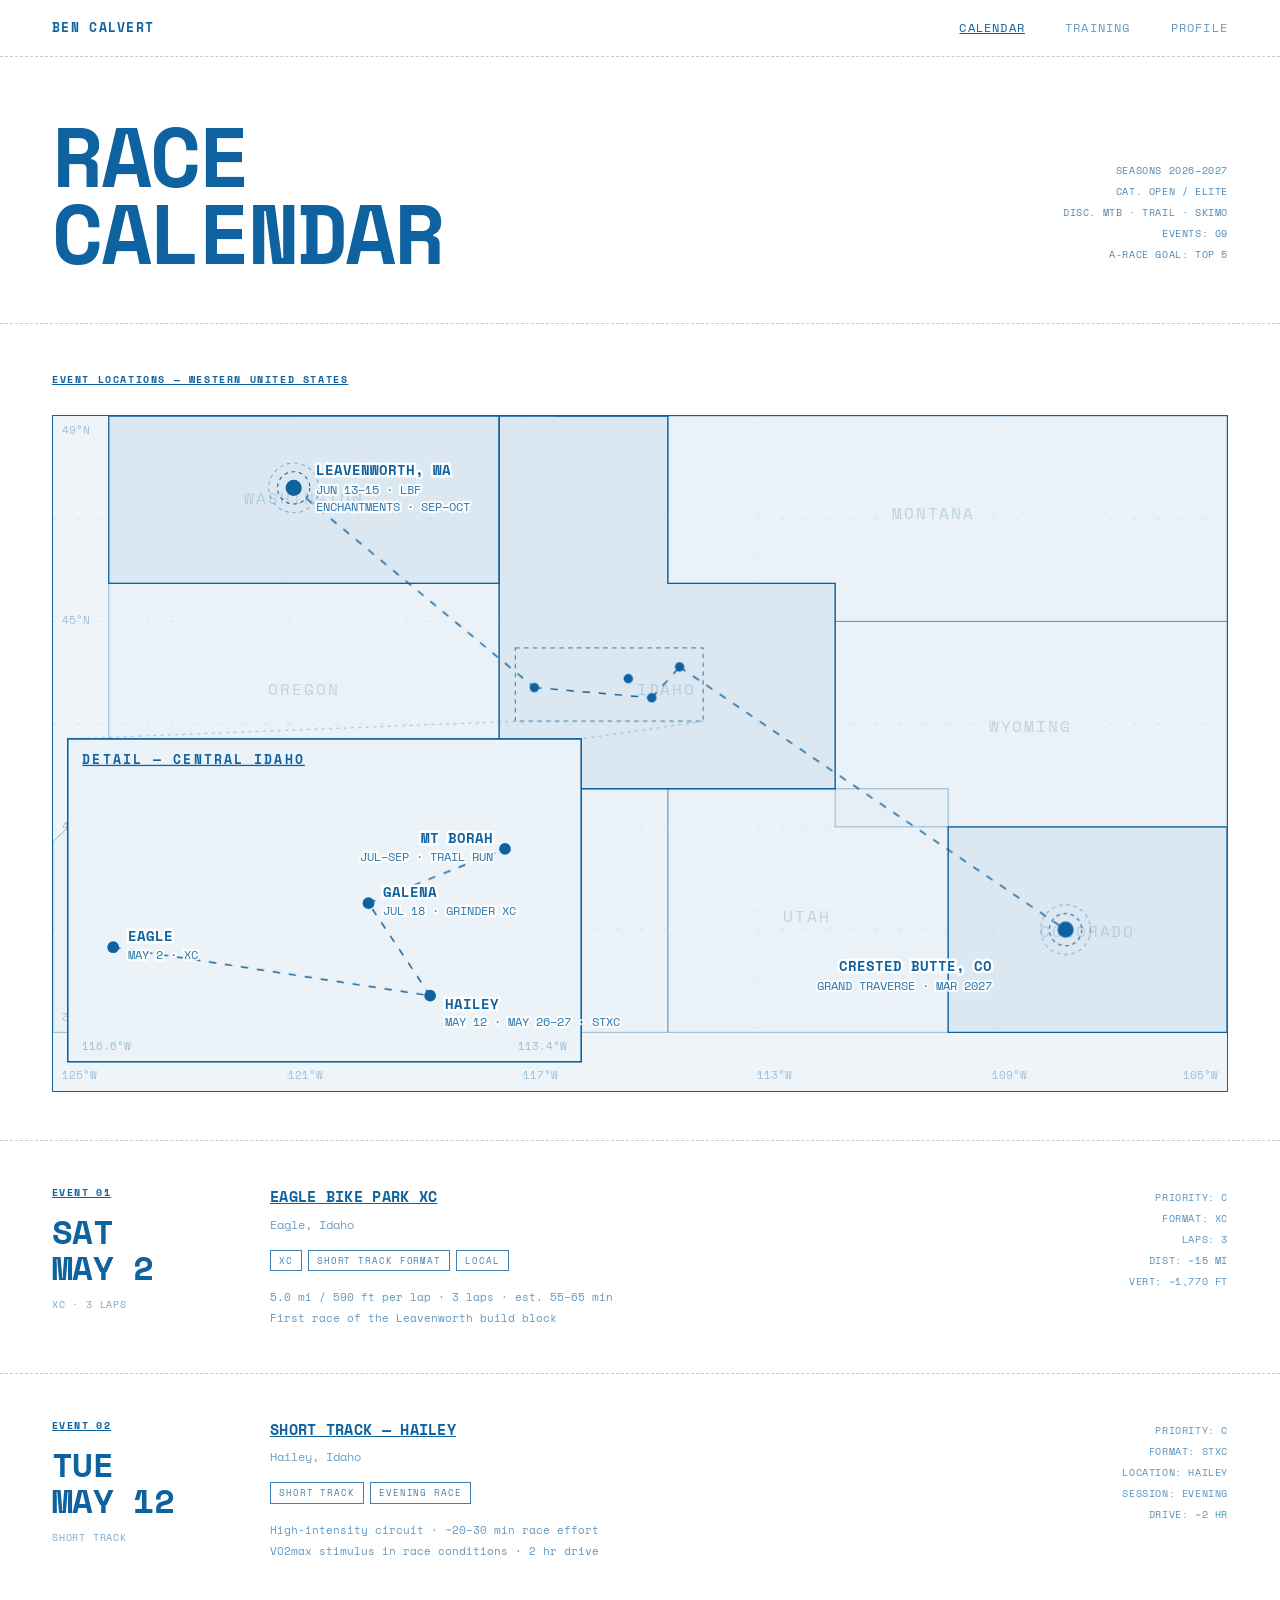
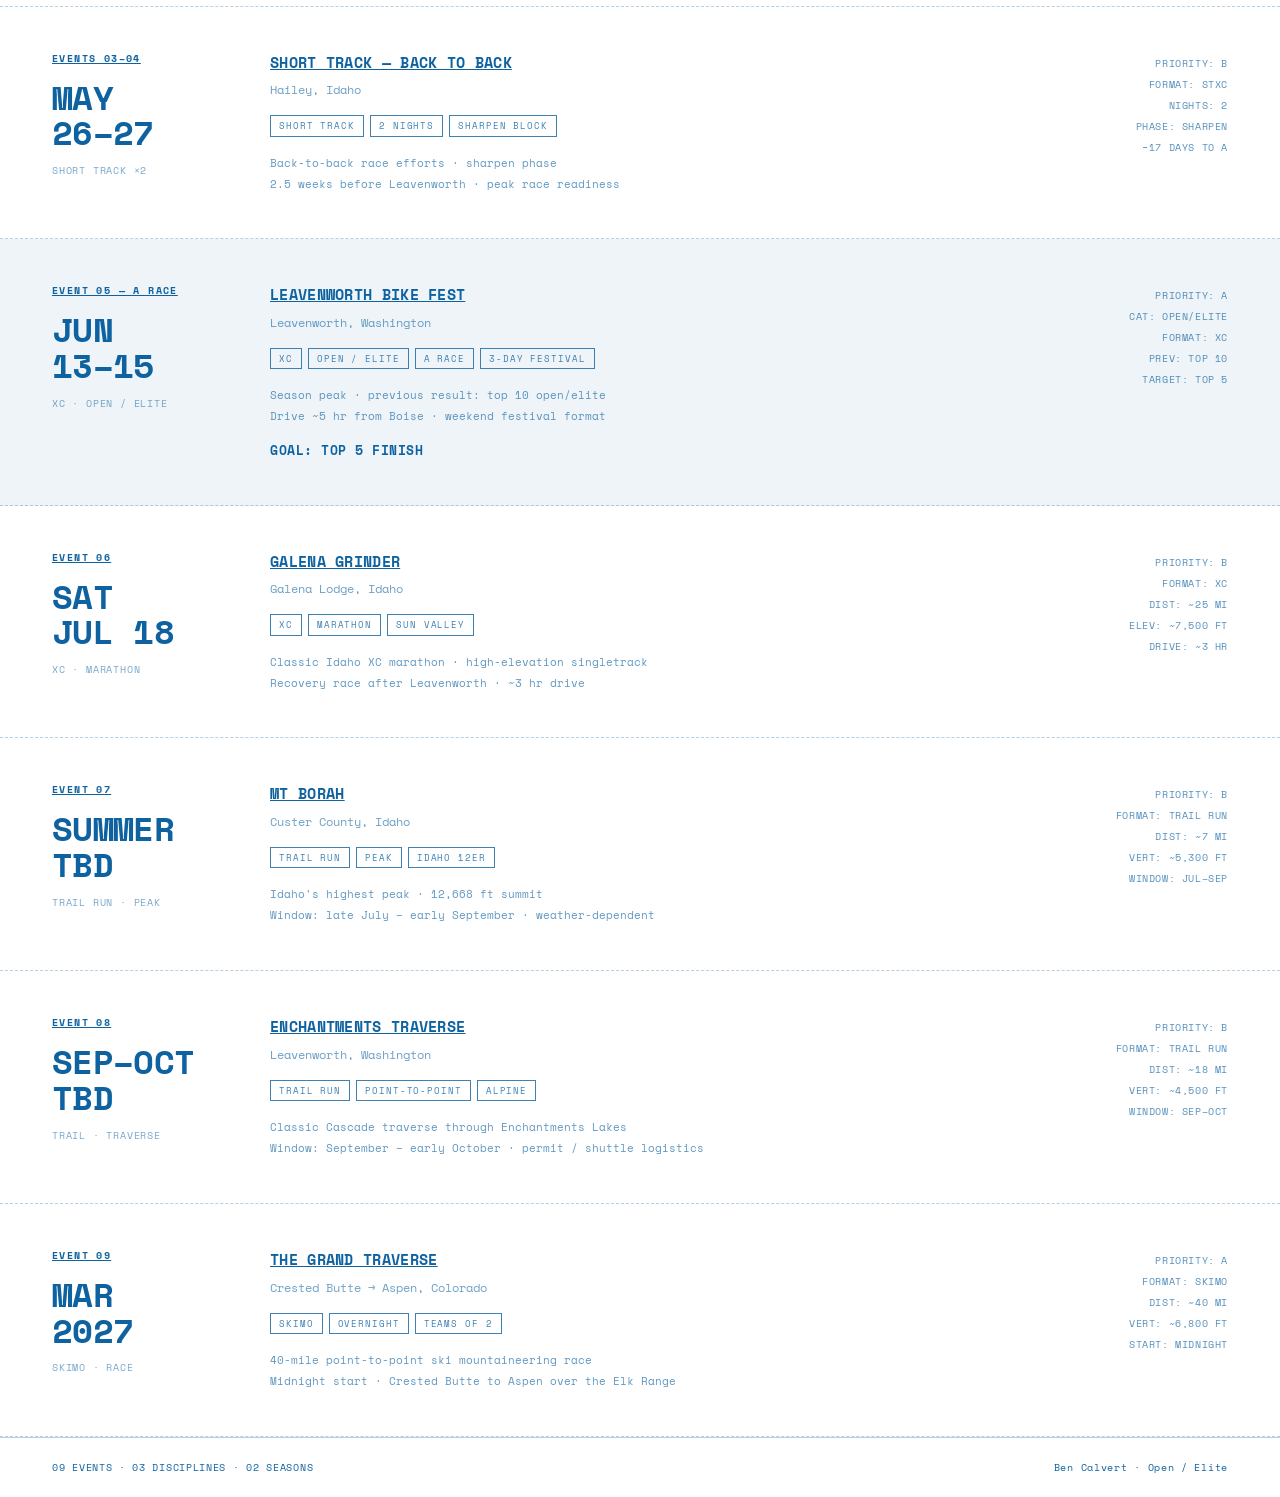
==== index.html @ 0b00e7a3 "Fix Idaho state label position on map Co-Authored-By: Claude Sonnet 4.6 <noreply@anthropic.com>" ====
<!DOCTYPE html>
<html lang="en">
<head>
<meta charset="UTF-8">
<meta name="viewport" content="width=device-width, initial-scale=1.0">
<meta name="description" content="Ben Calvert's race calendar — MTB, trail running, and skimo events across the 2026–2027 seasons.">
<title>Ben Calvert — Race Calendar</title>
<link href="https://fonts.googleapis.com/css2?family=Space+Mono:ital,wght@0,400;0,700;1,400&display=swap" rel="stylesheet">
<link rel="stylesheet" href="style.css">
<style>
/* Calendar-specific overrides */
.hero{grid-template-columns:1fr 190px}

@keyframes lineDraw{
  from{opacity:0}to{opacity:1}
}

/* MAP */
.map-sec{
  padding:48px 52px;
  border-bottom:1px dashed var(--dash);
  animation:fadeUp 0.5s 0.2s ease both;
}
.map-frame{
  border:1px solid var(--ink);
  background:var(--ink-pale);
  overflow:hidden;
  position:relative;
}
.map-frame svg{display:block;width:100%}

/* SVG elements */
.state{fill:rgba(15,98,160,0.015);stroke:var(--ink);stroke-width:0.6;stroke-opacity:0.45}
.state-active{fill:rgba(15,98,160,0.08);stroke:var(--ink);stroke-width:0.9;stroke-opacity:1}
.route{
  fill:none;stroke:var(--ink);stroke-width:1;
  stroke-dasharray:5 6;
  animation:lineDraw 0.8s ease both;
}
.route-1{animation-delay:0.6s}
.route-2{animation-delay:1.1s}
.mdot{fill:var(--ink)}
.mring{fill:none;stroke:var(--ink);stroke-width:0.7;stroke-dasharray:2.5 2.5}
.mlbl{
  fill:var(--ink);
  font-family:'Space Mono','Courier New',monospace;
  font-size:9.5px;font-weight:700;
  paint-order:stroke fill;
  stroke:var(--bg);stroke-width:3.5;stroke-linejoin:round;
}
.mlbl-sub{
  fill:var(--ink);
  font-family:'Space Mono','Courier New',monospace;
  font-size:8.5px;opacity:0.85;
  paint-order:stroke fill;
  stroke:var(--bg);stroke-width:3;stroke-linejoin:round;
}
.mlbl-state{
  fill:var(--ink);
  font-family:'Space Mono','Courier New',monospace;
  font-size:11px;letter-spacing:0.12em;opacity:0.2;
}
.grid-ln{stroke:var(--ink);stroke-width:0.3;stroke-dasharray:2 14;opacity:0.25}
.coord-lbl{
  fill:var(--ink);
  font-family:'Space Mono','Courier New',monospace;
  font-size:7.5px;opacity:0.35;
}

/* RACE LIST */
.race-list{animation:fadeUp 0.5s 0.3s ease both}
.race-item{
  padding:44px 52px;
  border-bottom:1px dashed var(--dash);
  display:grid;
  grid-template-columns:170px 1fr 148px;
  gap:48px;align-items:start;
  transition:background 0.2s;
}
.race-item:hover{background:var(--ink-pale)}
.race-item.a-race{background:var(--ink-pale)}
.race-item.a-race:hover{background:var(--ink-mid)}
.ri-num{
  display:block;font-size:10px;font-weight:700;
  letter-spacing:0.14em;text-transform:uppercase;
  text-decoration:underline;margin-bottom:14px;
}
.ri-date{
  font-size:clamp(26px,3vw,34px);font-weight:700;
  text-transform:uppercase;line-height:1.05;letter-spacing:-0.02em;
}
.ri-type{font-size:10px;letter-spacing:0.08em;text-transform:uppercase;margin-top:12px;opacity:0.55}
.ri-name{
  font-size:15px;font-weight:700;
  text-transform:uppercase;text-decoration:underline;
  letter-spacing:0.02em;margin-bottom:8px;
}
.ri-loc{font-size:12px;margin-bottom:16px;opacity:0.6}
.ri-tags{display:flex;flex-wrap:wrap;gap:6px;margin-bottom:16px}
.ri-desc{font-size:11px;line-height:1.9;opacity:0.65}
.ri-goal{
  margin-top:14px;font-size:13px;font-weight:700;
  text-transform:uppercase;letter-spacing:0.04em;
  animation:blink 2.5s ease-in-out infinite;
}
.ri-right{font-size:10px;line-height:2.1;letter-spacing:0.06em;text-align:right;opacity:0.7;padding-top:2px}

@media(max-width:680px){
  .map-sec{padding-left:20px;padding-right:20px}
  .race-item{padding-left:20px;padding-right:20px;grid-template-columns:1fr}
  .ri-right{text-align:left}
}
</style>
</head>
<body>

<nav>
  <div class="n-brand">Ben Calvert</div>
  <div class="n-links">
    <a href="./" class="active">Calendar</a>
    <a href="training.html">Training</a>
    <a href="profile.html">Profile</a>
  </div>
</nav>

<main>

<div class="hero">
  <h1>Race<br>Calendar</h1>
  <div class="hero-meta">
    SEASONS 2026–2027<br>
    CAT. OPEN / ELITE<br>
    DISC. MTB · TRAIL · SKIMO<br>
    EVENTS: 09<br>
    A-RACE GOAL: TOP 5
  </div>
</div>

<div class="map-sec">
  <h2 class="s-label">Event Locations — Western United States</h2>
  <div class="map-frame">
    <svg viewBox="0 0 800 460" xmlns="http://www.w3.org/2000/svg"
         role="img" aria-labelledby="map-title">
      <title id="map-title">Event locations across the western United States, from Washington to Colorado</title>

      <!-- Blueprint grid (every 2°) -->
      <line class="grid-ln" x1="0" y1="70" x2="800" y2="70"/>
      <line class="grid-ln" x1="0" y1="140" x2="800" y2="140"/>
      <line class="grid-ln" x1="0" y1="210" x2="800" y2="210"/>
      <line class="grid-ln" x1="0" y1="280" x2="800" y2="280"/>
      <line class="grid-ln" x1="0" y1="350" x2="800" y2="350"/>
      <line class="grid-ln" x1="160" y1="0" x2="160" y2="460"/>
      <line class="grid-ln" x1="320" y1="0" x2="320" y2="460"/>
      <line class="grid-ln" x1="480" y1="0" x2="480" y2="460"/>
      <line class="grid-ln" x1="640" y1="0" x2="640" y2="460"/>

      <!-- Lat/lon labels (lon: 125°W→0, 104°W→800; lat: 49°N→0, 37°N→420) -->
      <text class="coord-lbl" x="6" y="12">49°N</text>
      <text class="coord-lbl" x="6" y="142">45°N</text>
      <text class="coord-lbl" x="6" y="282">41°N</text>
      <text class="coord-lbl" x="6" y="412">37°N</text>
      <text class="coord-lbl" x="6" y="452">125°W</text>
      <text class="coord-lbl" x="160" y="452">121°W</text>
      <text class="coord-lbl" x="320" y="452">117°W</text>
      <text class="coord-lbl" x="480" y="452">113°W</text>
      <text class="coord-lbl" x="640" y="452">109°W</text>
      <text class="coord-lbl" x="770" y="452">105°W</text>

      <!-- Washington -->
      <path class="state state-active" d="M 38,0 L 304,0 L 304,114 L 38,114 Z"/>
      <!-- Oregon -->
      <path class="state" d="M 38,114 L 304,114 L 304,254 L 38,254 Z"/>
      <!-- California -->
      <path class="state" d="M 38,254 L 190,254 L 190,420 L 0,420 L 0,290 Z"/>
      <!-- Nevada -->
      <path class="state" d="M 190,254 L 419,254 L 419,420 L 190,420 Z"/>
      <!-- Idaho -->
      <path class="state state-active" d="M 304,0 L 419,0 L 419,114 L 533,114 L 533,254 L 304,254 L 304,114 Z"/>
      <!-- Montana -->
      <path class="state" d="M 343,0 L 800,0 L 800,140 L 533,140 L 533,114 L 419,114 L 419,0 Z"/>
      <!-- Wyoming -->
      <path class="state" d="M 533,140 L 800,140 L 800,280 L 533,280 L 533,140 Z"/>
      <!-- Utah -->
      <path class="state" d="M 419,254 L 610,254 L 610,420 L 419,420 Z"/>
      <!-- Colorado -->
      <path class="state state-active" d="M 610,280 L 800,280 L 800,420 L 610,420 Z"/>

      <!-- State labels -->
      <text class="mlbl-state" x="171" y="60" text-anchor="middle">WASHINGTON</text>
      <text class="mlbl-state" x="171" y="190" text-anchor="middle">OREGON</text>
      <text class="mlbl-state" x="100" y="345" text-anchor="middle">CALIFORNIA</text>
      <text class="mlbl-state" x="304" y="345" text-anchor="middle">NEVADA</text>
      <text class="mlbl-state" x="418" y="190" text-anchor="middle">IDAHO</text>
      <text class="mlbl-state" x="600" y="70" text-anchor="middle">MONTANA</text>
      <text class="mlbl-state" x="666" y="215" text-anchor="middle">WYOMING</text>
      <text class="mlbl-state" x="514" y="345" text-anchor="middle">UTAH</text>
      <text class="mlbl-state" x="705" y="355" text-anchor="middle">COLORADO</text>

      <!-- Route lines -->
      <line class="route route-1" x1="164" y1="49" x2="328" y2="185"/>
      <line class="route route-1" x1="328" y1="185" x2="408" y2="192"/>
      <line class="route route-2" x1="408" y1="192" x2="427" y2="171"/>
      <line class="route route-2" x1="427" y1="171" x2="690" y2="350"/>

      <!-- Leavenworth, WA -->
      <circle class="mdot" cx="164" cy="49" r="5.5"/>
      <circle class="mring" cx="164" cy="49" r="11"/>
      <circle class="mring" cx="164" cy="49" r="17" opacity="0.45"/>
      <text class="mlbl" x="179" y="40">LEAVENWORTH, WA</text>
      <text class="mlbl-sub" x="179" y="53">JUN 13–15 · LBF</text>
      <text class="mlbl-sub" x="179" y="65">ENCHANTMENTS · SEP–OCT</text>

      <!-- Central Idaho cluster — dots only; labels in detail inset -->
      <circle class="mdot" cx="328" cy="185" r="3.2"/>
      <circle class="mdot" cx="392" cy="179" r="3.2"/>
      <circle class="mdot" cx="408" cy="192" r="3.2"/>
      <circle class="mdot" cx="427" cy="171" r="3.2"/>

      <!-- Detail extent indicator -->
      <rect x="315" y="158" width="128" height="50" fill="none"
            stroke="var(--ink)" stroke-width="0.7" stroke-dasharray="3 3" opacity="0.85"/>

      <!-- Connector lines to inset -->
      <line x1="315" y1="208" x2="10" y2="220" stroke="var(--ink)" stroke-width="0.5"
            stroke-dasharray="2 3" opacity="0.5"/>
      <line x1="443" y1="208" x2="360" y2="220" stroke="var(--ink)" stroke-width="0.5"
            stroke-dasharray="2 3" opacity="0.5"/>

      <!-- INSET: Central Idaho detail -->
      <g>
        <rect x="10" y="220" width="350" height="220" fill="var(--bg)"
              stroke="var(--ink)" stroke-width="0.9"/>
        <rect x="10" y="220" width="350" height="220" class="state state-active" stroke="none"/>

        <text x="20" y="237" font-family="'Space Mono','Courier New',monospace"
              font-size="9" font-weight="700" letter-spacing="0.16em"
              fill="var(--ink)" style="text-decoration:underline">DETAIL — CENTRAL IDAHO</text>

        <text class="coord-lbl" x="20" y="432">116.6°W</text>
        <text class="coord-lbl" x="350" y="432" text-anchor="end">113.4°W</text>

        <line class="route" x1="41" y1="362" x2="257" y2="395" style="animation-delay:1.4s"/>
        <line class="route" x1="257" y1="395" x2="215" y2="332" style="animation-delay:1.5s"/>
        <line class="route" x1="215" y1="332" x2="308" y2="295" style="animation-delay:1.6s"/>

        <circle class="mdot" cx="41" cy="362" r="4"/>
        <text class="mlbl" x="51" y="358">EAGLE</text>
        <text class="mlbl-sub" x="51" y="370">MAY 2 · XC</text>

        <circle class="mdot" cx="215" cy="332" r="4"/>
        <text class="mlbl" x="225" y="328">GALENA</text>
        <text class="mlbl-sub" x="225" y="340">JUL 18 · GRINDER XC</text>

        <circle class="mdot" cx="257" cy="395" r="4"/>
        <text class="mlbl" x="267" y="404">HAILEY</text>
        <text class="mlbl-sub" x="267" y="416">MAY 12 · MAY 26–27 · STXC</text>

        <circle class="mdot" cx="308" cy="295" r="4"/>
        <text class="mlbl" x="300" y="291" text-anchor="end">MT BORAH</text>
        <text class="mlbl-sub" x="300" y="303" text-anchor="end">JUL–SEP · TRAIL RUN</text>
      </g>

      <!-- Crested Butte, CO -->
      <circle class="mdot" cx="690" cy="350" r="5.5"/>
      <circle class="mring" cx="690" cy="350" r="11"/>
      <circle class="mring" cx="690" cy="350" r="17" opacity="0.45"/>
      <text class="mlbl" x="640" y="378" text-anchor="end">CRESTED BUTTE, CO</text>
      <text class="mlbl-sub" x="640" y="391" text-anchor="end">GRAND TRAVERSE · MAR 2027</text>

    </svg>
  </div>
</div>

<div class="race-list">

  <article class="race-item">
    <div class="ri-left">
      <span class="ri-num">Event 01</span>
      <div class="ri-date">SAT<br>MAY 2</div>
      <div class="ri-type">XC · 3 Laps</div>
    </div>
    <div class="ri-center">
      <div class="ri-name">Eagle Bike Park XC</div>
      <div class="ri-loc">Eagle, Idaho</div>
      <div class="ri-tags">
        <span class="tag">XC</span>
        <span class="tag">Short Track Format</span>
        <span class="tag">Local</span>
      </div>
      <div class="ri-desc">5.0 mi / 590 ft per lap · 3 laps · est. 55–65 min<br>First race of the Leavenworth build block</div>
    </div>
    <div class="ri-right">
      PRIORITY: C<br>
      FORMAT: XC<br>
      LAPS: 3<br>
      DIST: ~15 MI<br>
      VERT: ~1,770 FT
    </div>
  </article>

  <article class="race-item">
    <div class="ri-left">
      <span class="ri-num">Event 02</span>
      <div class="ri-date">TUE<br>MAY 12</div>
      <div class="ri-type">Short Track</div>
    </div>
    <div class="ri-center">
      <div class="ri-name">Short Track — Hailey</div>
      <div class="ri-loc">Hailey, Idaho</div>
      <div class="ri-tags">
        <span class="tag">Short Track</span>
        <span class="tag">Evening Race</span>
      </div>
      <div class="ri-desc">High-intensity circuit · ~20–30 min race effort<br>VO2max stimulus in race conditions · 2 hr drive</div>
    </div>
    <div class="ri-right">
      PRIORITY: C<br>
      FORMAT: STXC<br>
      LOCATION: HAILEY<br>
      SESSION: EVENING<br>
      DRIVE: ~2 HR
    </div>
  </article>

  <article class="race-item">
    <div class="ri-left">
      <span class="ri-num">Events 03–04</span>
      <div class="ri-date">MAY<br>26–27</div>
      <div class="ri-type">Short Track ×2</div>
    </div>
    <div class="ri-center">
      <div class="ri-name">Short Track — Back to Back</div>
      <div class="ri-loc">Hailey, Idaho</div>
      <div class="ri-tags">
        <span class="tag">Short Track</span>
        <span class="tag">2 Nights</span>
        <span class="tag">Sharpen Block</span>
      </div>
      <div class="ri-desc">Back-to-back race efforts · sharpen phase<br>2.5 weeks before Leavenworth · peak race readiness</div>
    </div>
    <div class="ri-right">
      PRIORITY: B<br>
      FORMAT: STXC<br>
      NIGHTS: 2<br>
      PHASE: SHARPEN<br>
      −17 DAYS TO A
    </div>
  </article>

  <article class="race-item a-race">
    <div class="ri-left">
      <span class="ri-num">Event 05 — A Race</span>
      <div class="ri-date">JUN<br>13–15</div>
      <div class="ri-type">XC · Open / Elite</div>
    </div>
    <div class="ri-center">
      <div class="ri-name">Leavenworth Bike Fest</div>
      <div class="ri-loc">Leavenworth, Washington</div>
      <div class="ri-tags">
        <span class="tag">XC</span>
        <span class="tag">Open / Elite</span>
        <span class="tag">A Race</span>
        <span class="tag">3-Day Festival</span>
      </div>
      <div class="ri-desc">Season peak · previous result: top 10 open/elite<br>Drive ~5 hr from Boise · weekend festival format</div>
      <div class="ri-goal">Goal: Top 5 Finish</div>
    </div>
    <div class="ri-right">
      PRIORITY: A<br>
      CAT: OPEN/ELITE<br>
      FORMAT: XC<br>
      PREV: TOP 10<br>
      TARGET: TOP 5
    </div>
  </article>

  <article class="race-item">
    <div class="ri-left">
      <span class="ri-num">Event 06</span>
      <div class="ri-date">SAT<br>JUL 18</div>
      <div class="ri-type">XC · Marathon</div>
    </div>
    <div class="ri-center">
      <div class="ri-name">Galena Grinder</div>
      <div class="ri-loc">Galena Lodge, Idaho</div>
      <div class="ri-tags">
        <span class="tag">XC</span>
        <span class="tag">Marathon</span>
        <span class="tag">Sun Valley</span>
      </div>
      <div class="ri-desc">Classic Idaho XC marathon · high-elevation singletrack<br>Recovery race after Leavenworth · ~3 hr drive</div>
    </div>
    <div class="ri-right">
      PRIORITY: B<br>
      FORMAT: XC<br>
      DIST: ~25 MI<br>
      ELEV: ~7,500 FT<br>
      DRIVE: ~3 HR
    </div>
  </article>

  <article class="race-item">
    <div class="ri-left">
      <span class="ri-num">Event 07</span>
      <div class="ri-date">SUMMER<br>TBD</div>
      <div class="ri-type">Trail Run · Peak</div>
    </div>
    <div class="ri-center">
      <div class="ri-name"><a href="https://www.trailrunproject.com/trail/7085981/mt-borah" target="_blank" rel="noopener" style="color:inherit;text-decoration:underline">Mt Borah</a></div>
      <div class="ri-loc">Custer County, Idaho</div>
      <div class="ri-tags">
        <span class="tag">Trail Run</span>
        <span class="tag">Peak</span>
        <span class="tag">Idaho 12er</span>
      </div>
      <div class="ri-desc">Idaho's highest peak · 12,668 ft summit<br>Window: late July – early September · weather-dependent</div>
    </div>
    <div class="ri-right">
      PRIORITY: B<br>
      FORMAT: TRAIL RUN<br>
      DIST: ~7 MI<br>
      VERT: ~5,300 FT<br>
      WINDOW: JUL–SEP
    </div>
  </article>

  <article class="race-item">
    <div class="ri-left">
      <span class="ri-num">Event 08</span>
      <div class="ri-date">SEP–OCT<br>TBD</div>
      <div class="ri-type">Trail · Traverse</div>
    </div>
    <div class="ri-center">
      <div class="ri-name"><a href="https://www.trailrunproject.com/trail/7005246/enchantments-traverse" target="_blank" rel="noopener" style="color:inherit;text-decoration:underline">Enchantments Traverse</a></div>
      <div class="ri-loc">Leavenworth, Washington</div>
      <div class="ri-tags">
        <span class="tag">Trail Run</span>
        <span class="tag">Point-to-Point</span>
        <span class="tag">Alpine</span>
      </div>
      <div class="ri-desc">Classic Cascade traverse through Enchantments Lakes<br>Window: September – early October · permit / shuttle logistics</div>
    </div>
    <div class="ri-right">
      PRIORITY: B<br>
      FORMAT: TRAIL RUN<br>
      DIST: ~18 MI<br>
      VERT: ~4,500 FT<br>
      WINDOW: SEP–OCT
    </div>
  </article>

  <article class="race-item">
    <div class="ri-left">
      <span class="ri-num">Event 09</span>
      <div class="ri-date">MAR<br>2027</div>
      <div class="ri-type">Skimo · Race</div>
    </div>
    <div class="ri-center">
      <div class="ri-name"><a href="https://www.cbnordic.org/thegrandtraverse" target="_blank" rel="noopener" style="color:inherit;text-decoration:underline">The Grand Traverse</a></div>
      <div class="ri-loc">Crested Butte → Aspen, Colorado</div>
      <div class="ri-tags">
        <span class="tag">Skimo</span>
        <span class="tag">Overnight</span>
        <span class="tag">Teams of 2</span>
      </div>
      <div class="ri-desc">40-mile point-to-point ski mountaineering race<br>Midnight start · Crested Butte to Aspen over the Elk Range</div>
    </div>
    <div class="ri-right">
      PRIORITY: A<br>
      FORMAT: SKIMO<br>
      DIST: ~40 MI<br>
      VERT: ~6,800 FT<br>
      START: MIDNIGHT
    </div>
  </article>

</div>

</main>

<footer>
  <span>09 EVENTS · 03 DISCIPLINES · 02 SEASONS</span>
  <span>Ben Calvert · Open / Elite</span>
</footer>

</body>
</html>
---- style.css ----
/* ============================================================
   Ben Calvert — Shared Design System
   All three pages (index, training, profile) import this file.
   Page-specific styles live in each HTML file's <style> block.
   ============================================================ */

*,*::before,*::after{box-sizing:border-box;margin:0;padding:0}

:root{
  --ink:#0f62a0;
  --ink-pale:rgba(15,98,160,0.07);
  --ink-mid:rgba(15,98,160,0.18);
  --dash:rgba(15,98,160,0.3);
  --bg:#fff;
}

body{
  background:var(--bg);
  color:var(--ink);
  font-family:'Space Mono','Courier New',monospace;
  line-height:1.5;
  -webkit-font-smoothing:antialiased;
}

@keyframes fadeUp{
  from{opacity:0;transform:translateY(14px)}
  to{opacity:1;transform:translateY(0)}
}
@keyframes blink{
  0%,100%{opacity:1}50%{opacity:0.3}
}

/* NAV */
nav{
  padding:18px 52px;
  border-bottom:1px dashed var(--dash);
  display:flex;align-items:center;justify-content:space-between;
  animation:fadeUp 0.5s ease both;
}
.n-brand{font-size:13px;font-weight:700;letter-spacing:0.1em;text-transform:uppercase}
.n-links{display:flex;gap:40px}
.n-links a{
  font-size:12px;letter-spacing:0.1em;text-transform:uppercase;
  text-decoration:none;color:var(--ink);opacity:0.65;transition:opacity 0.15s;
}
.n-links a:hover,.n-links a.active{opacity:1}
.n-links a.active{text-decoration:underline}

/* HERO */
.hero{
  padding:60px 52px 52px;
  border-bottom:1px dashed var(--dash);
  display:grid;
  grid-template-columns:1fr 230px;
  align-items:end;gap:40px;
  animation:fadeUp 0.5s 0.1s ease both;
}
h1{
  font-size:clamp(54px,9vw,84px);font-weight:700;
  text-transform:uppercase;line-height:0.92;letter-spacing:-0.025em;
}
.hero-meta{
  font-size:10px;line-height:2.1;letter-spacing:0.06em;
  text-align:right;padding-bottom:6px;opacity:0.75;
}

/* SECTIONS */
section{
  padding:48px 52px;
  border-bottom:1px dashed var(--dash);
  animation:fadeUp 0.5s 0.2s ease both;
}
h2.s-label{
  display:block;font-size:10px;font-weight:700;
  letter-spacing:0.16em;text-transform:uppercase;
  text-decoration:underline;margin-bottom:28px;
  line-height:inherit;
}
.s-sub{
  font-size:11px;letter-spacing:0.1em;text-transform:uppercase;
  font-weight:700;margin:28px 0 14px;opacity:0.75;
}
.s-sub:first-child{margin-top:0}

/* TAGS */
.tag{
  font-size:9px;letter-spacing:0.1em;text-transform:uppercase;
  border:1px solid var(--ink);padding:3px 8px;opacity:0.8;
}

/* FOOTER */
footer{
  padding:22px 52px;
  border-top:1px solid var(--dash);
  display:flex;justify-content:space-between;
  font-size:10px;letter-spacing:0.07em;opacity:0.55;
  animation:fadeUp 0.5s 0.4s ease both;
}

/* MOBILE BASE */
@media(max-width:680px){
  nav,footer{padding-left:20px;padding-right:20px}
  .hero{padding-left:20px;padding-right:20px;grid-template-columns:1fr}
  .hero-meta{text-align:left}
  section{padding-left:20px;padding-right:20px}
  .n-links{display:none}
}
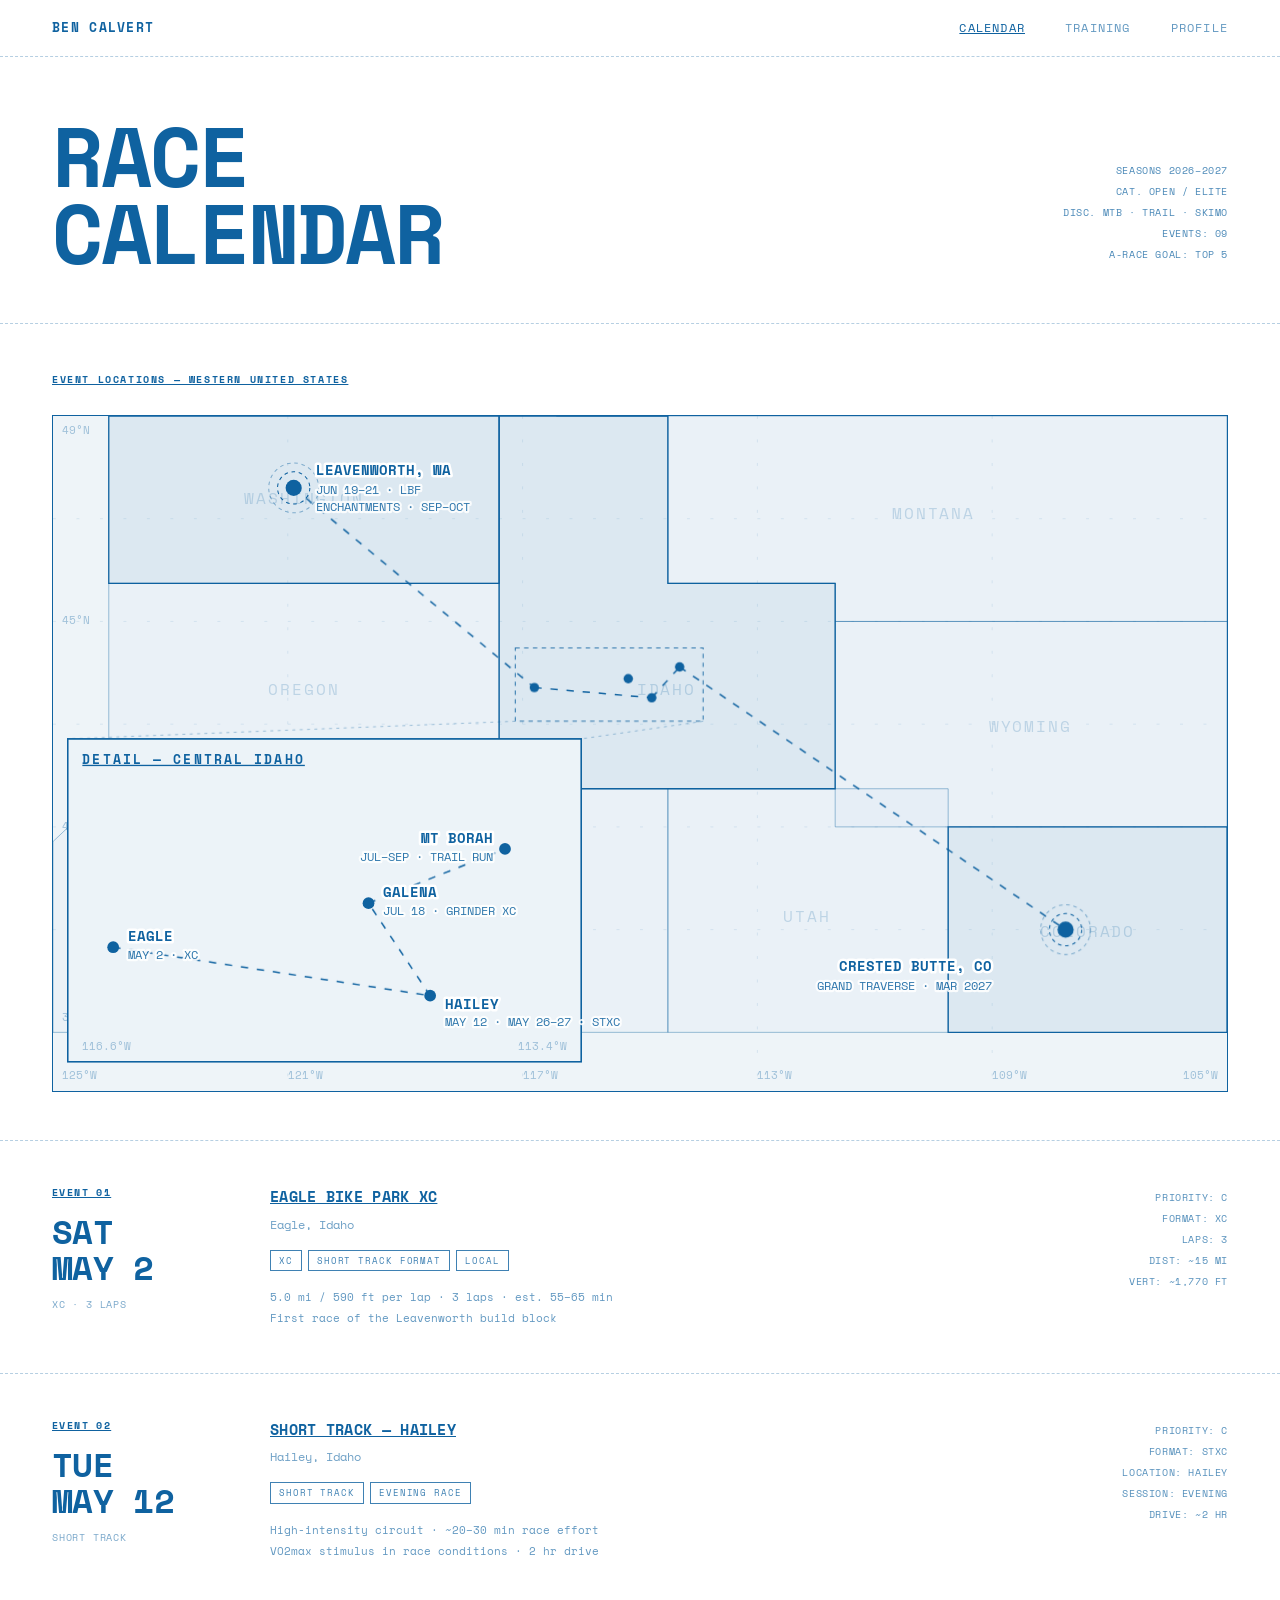
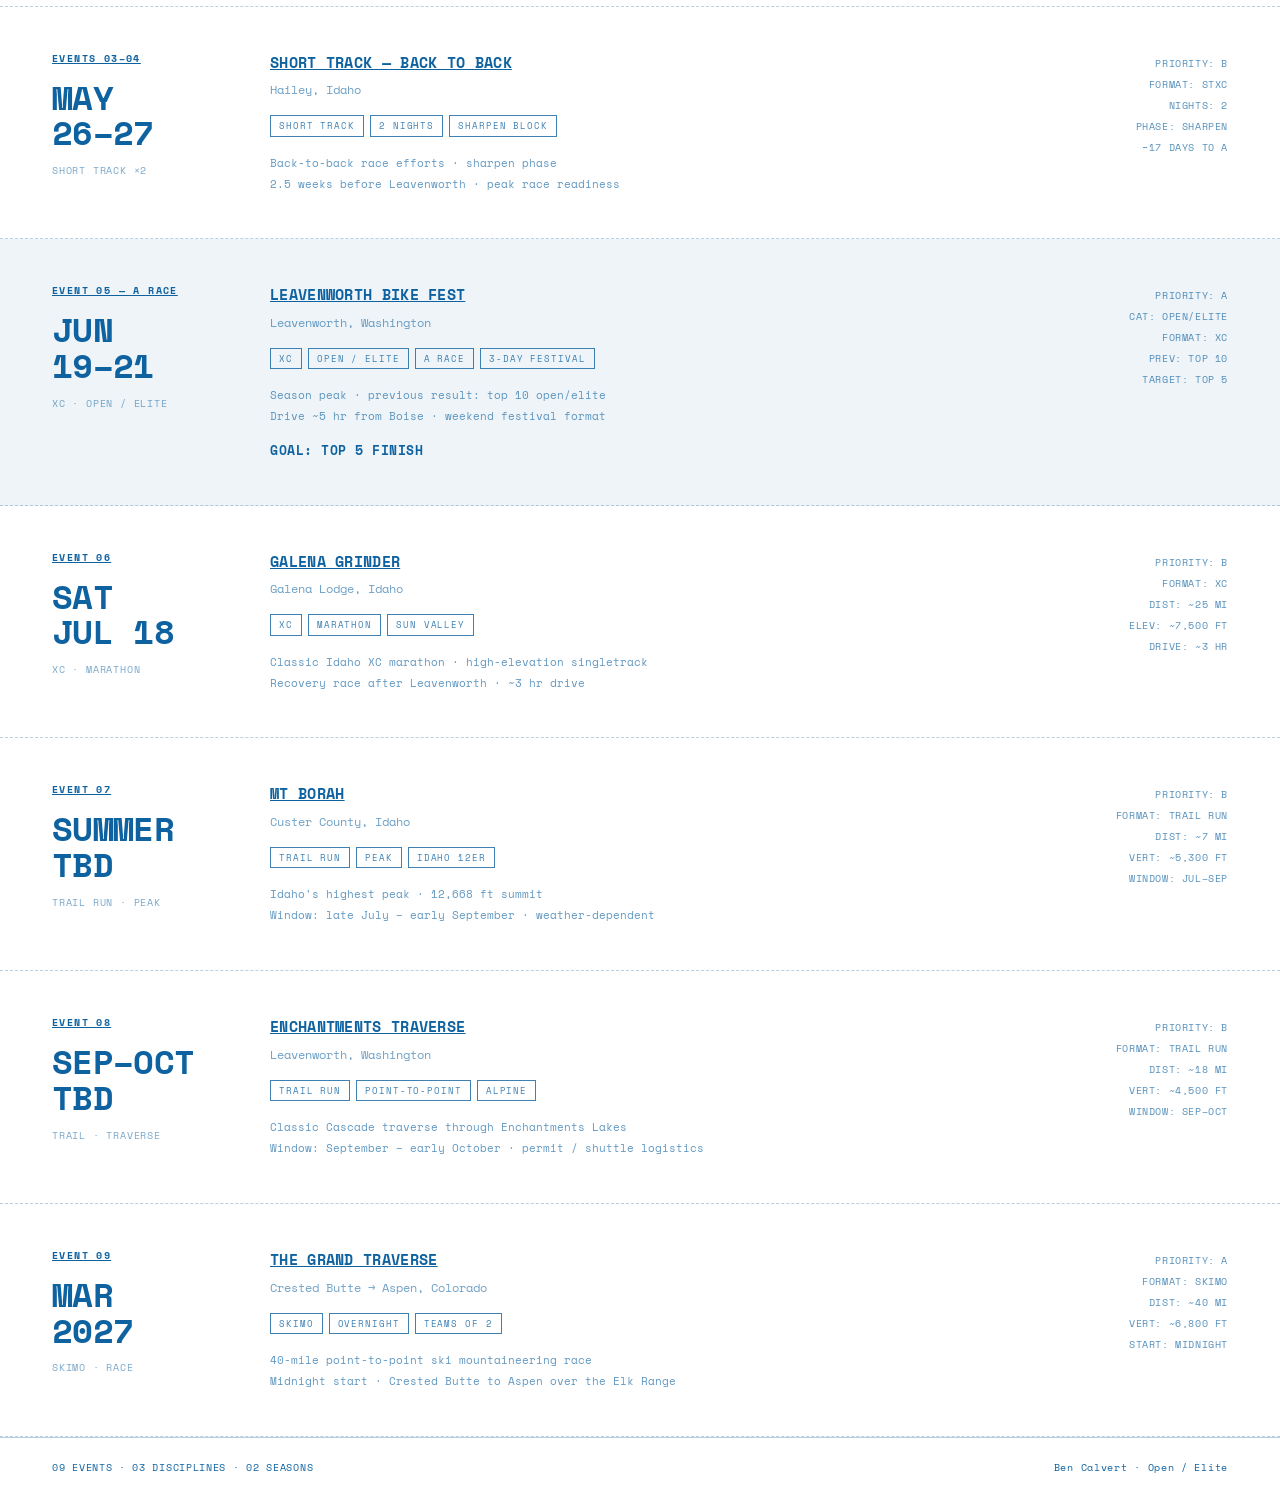
==== commit 45ffe7dc: "Fix Leavenworth Bike Fest dates: Jun 13–15 → Jun 19–21 Co-Authored-By: Claude Sonnet 4.6 <noreply@an" ====
--- a/index.html
+++ b/index.html
@@ -207,7 +207,7 @@
       <circle class="mring" cx="164" cy="49" r="11"/>
       <circle class="mring" cx="164" cy="49" r="17" opacity="0.45"/>
       <text class="mlbl" x="179" y="40">LEAVENWORTH, WA</text>
-      <text class="mlbl-sub" x="179" y="53">JUN 13–15 · LBF</text>
+      <text class="mlbl-sub" x="179" y="53">JUN 19–21 · LBF</text>
       <text class="mlbl-sub" x="179" y="65">ENCHANTMENTS · SEP–OCT</text>
 
       <!-- Central Idaho cluster — dots only; labels in detail inset -->
@@ -350,7 +350,7 @@
   <article class="race-item a-race">
     <div class="ri-left">
       <span class="ri-num">Event 05 — A Race</span>
-      <div class="ri-date">JUN<br>13–15</div>
+      <div class="ri-date">JUN<br>19–21</div>
       <div class="ri-type">XC · Open / Elite</div>
     </div>
     <div class="ri-center">
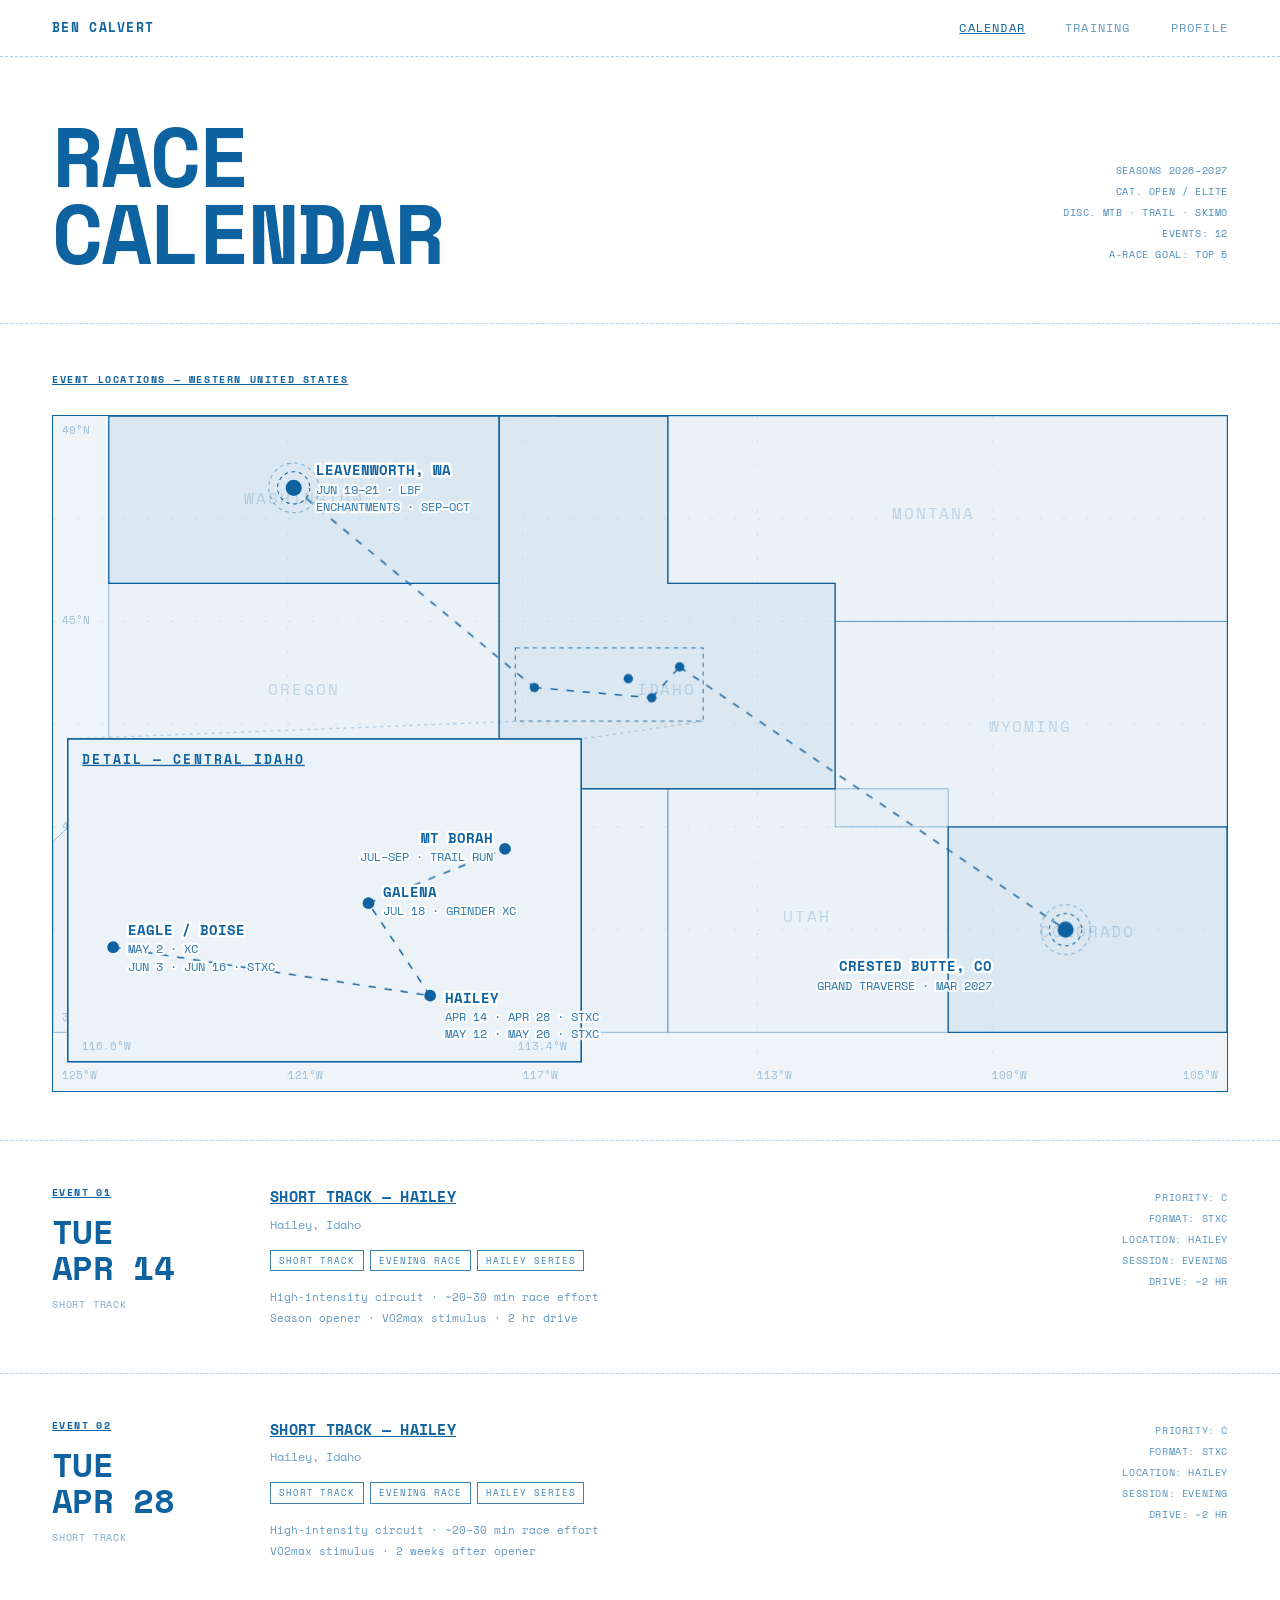
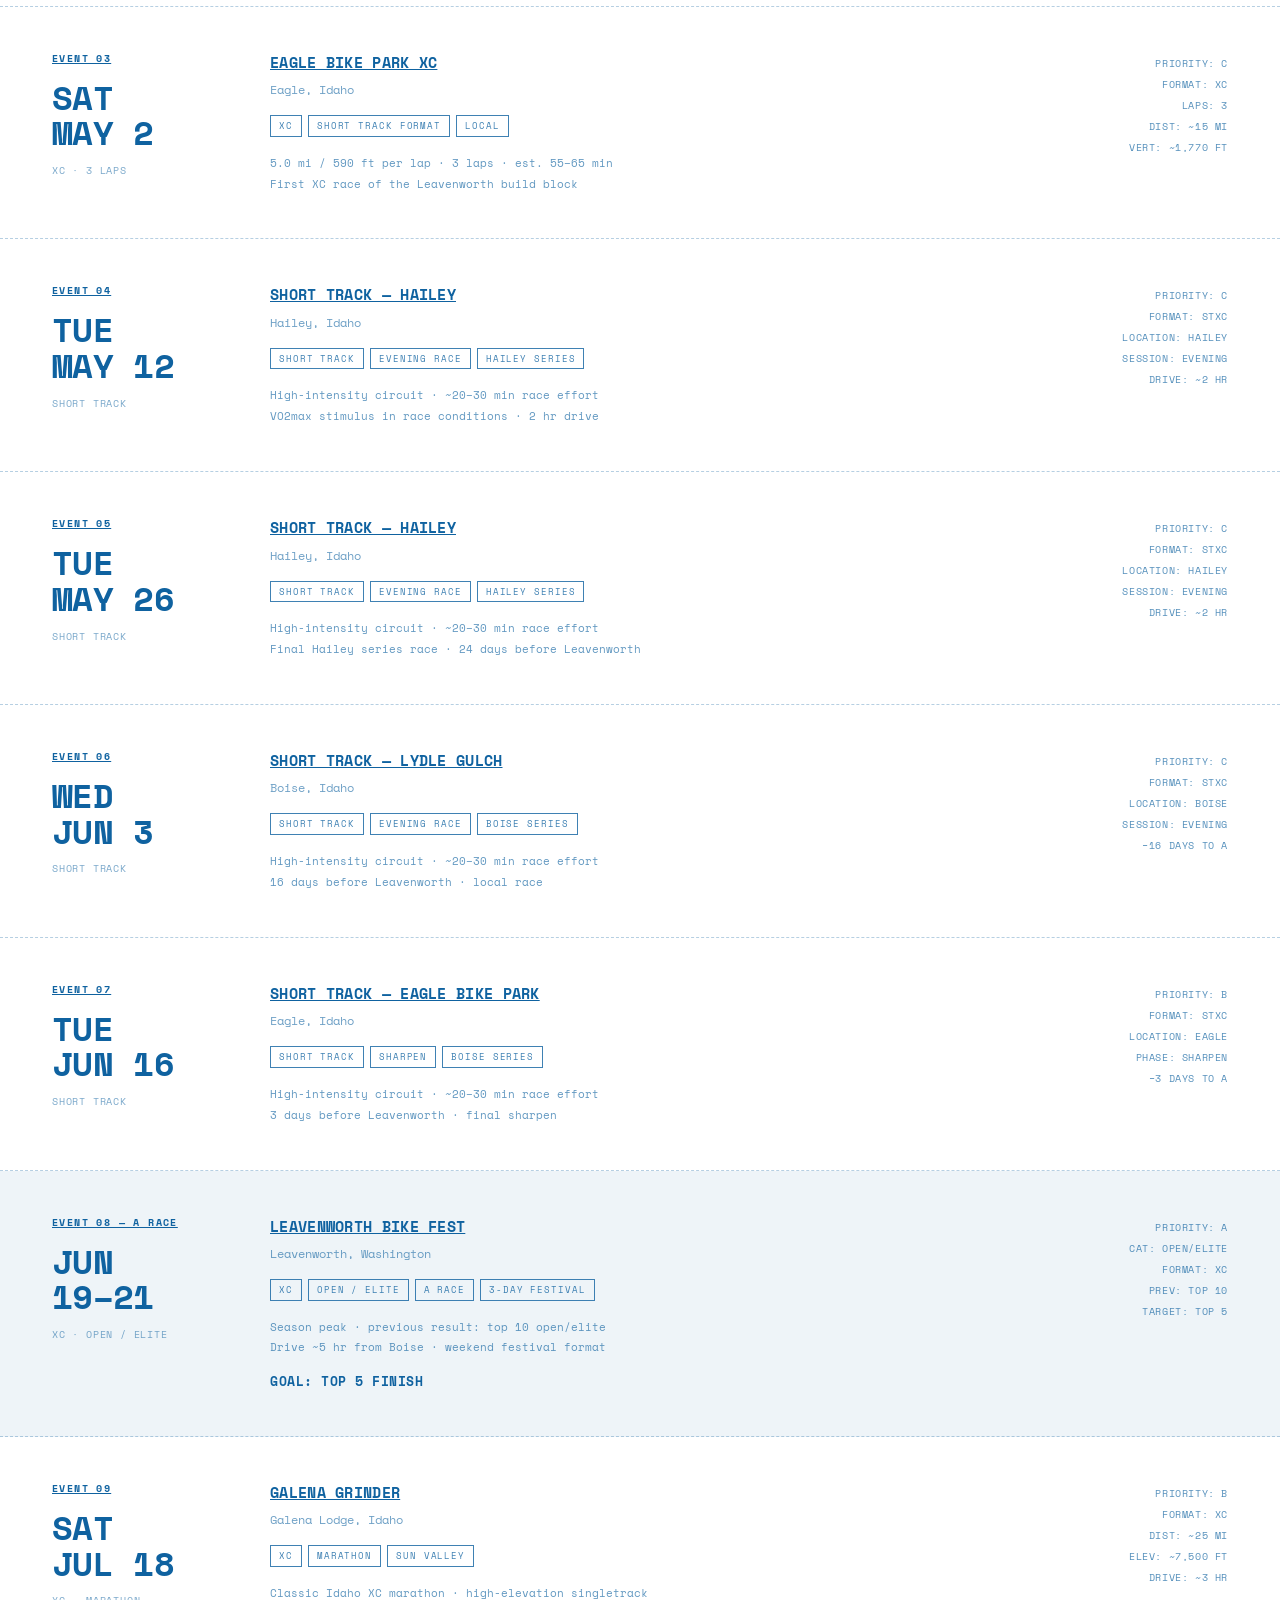
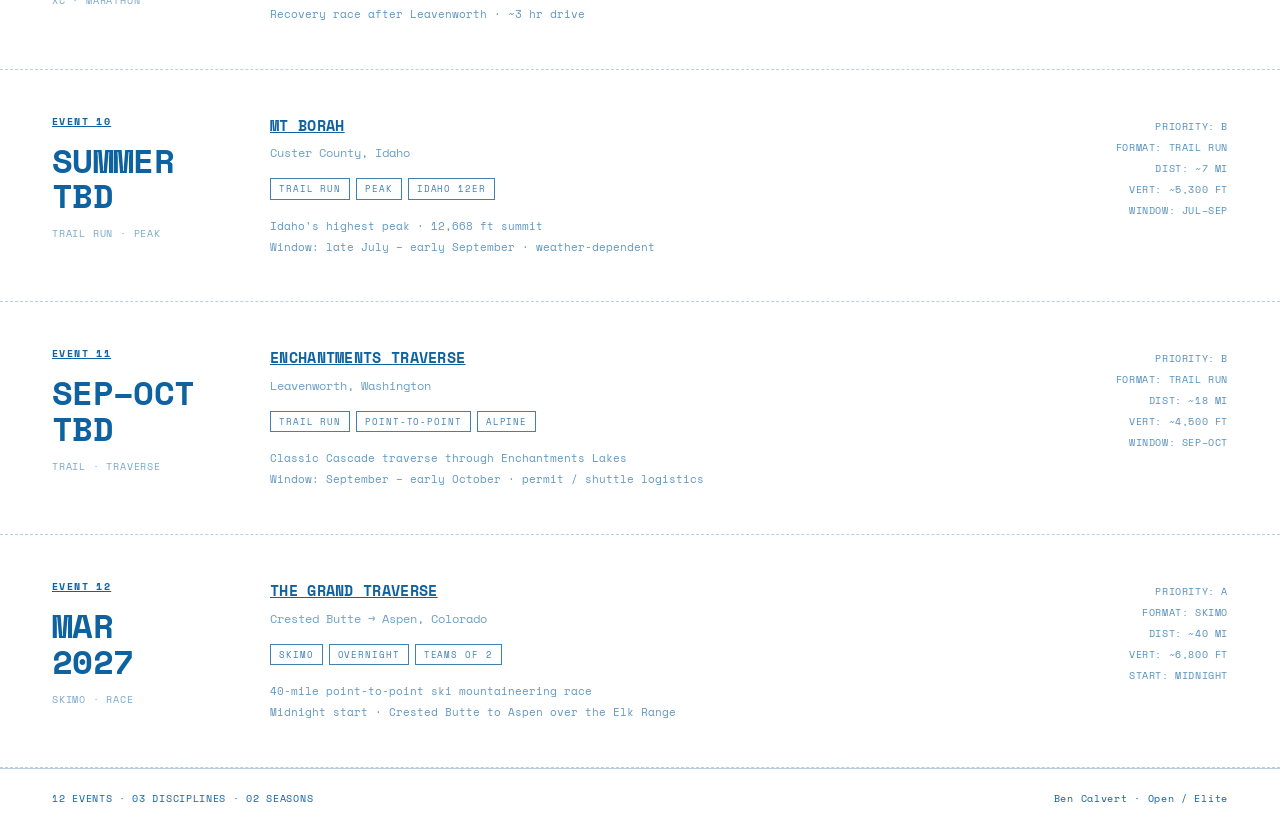
==== commit 2cc9075e: "Add Boise Short Track series and missing April Hailey dates - Add Hailey series events: Apr 14, Apr " ====
--- a/index.html
+++ b/index.html
@@ -131,7 +131,7 @@
     SEASONS 2026–2027<br>
     CAT. OPEN / ELITE<br>
     DISC. MTB · TRAIL · SKIMO<br>
-    EVENTS: 09<br>
+    EVENTS: 12<br>
     A-RACE GOAL: TOP 5
   </div>
 </div>
@@ -244,16 +244,18 @@
         <line class="route" x1="215" y1="332" x2="308" y2="295" style="animation-delay:1.6s"/>
 
         <circle class="mdot" cx="41" cy="362" r="4"/>
-        <text class="mlbl" x="51" y="358">EAGLE</text>
-        <text class="mlbl-sub" x="51" y="370">MAY 2 · XC</text>
+        <text class="mlbl" x="51" y="354">EAGLE / BOISE</text>
+        <text class="mlbl-sub" x="51" y="366">MAY 2 · XC</text>
+        <text class="mlbl-sub" x="51" y="378">JUN 3 · JUN 16 · STXC</text>
 
         <circle class="mdot" cx="215" cy="332" r="4"/>
         <text class="mlbl" x="225" y="328">GALENA</text>
         <text class="mlbl-sub" x="225" y="340">JUL 18 · GRINDER XC</text>
 
         <circle class="mdot" cx="257" cy="395" r="4"/>
-        <text class="mlbl" x="267" y="404">HAILEY</text>
-        <text class="mlbl-sub" x="267" y="416">MAY 12 · MAY 26–27 · STXC</text>
+        <text class="mlbl" x="267" y="400">HAILEY</text>
+        <text class="mlbl-sub" x="267" y="412">APR 14 · APR 28 · STXC</text>
+        <text class="mlbl-sub" x="267" y="424">MAY 12 · MAY 26 · STXC</text>
 
         <circle class="mdot" cx="308" cy="295" r="4"/>
         <text class="mlbl" x="300" y="291" text-anchor="end">MT BORAH</text>
@@ -276,6 +278,56 @@
   <article class="race-item">
     <div class="ri-left">
       <span class="ri-num">Event 01</span>
+      <div class="ri-date">TUE<br>APR 14</div>
+      <div class="ri-type">Short Track</div>
+    </div>
+    <div class="ri-center">
+      <div class="ri-name">Short Track — Hailey</div>
+      <div class="ri-loc">Hailey, Idaho</div>
+      <div class="ri-tags">
+        <span class="tag">Short Track</span>
+        <span class="tag">Evening Race</span>
+        <span class="tag">Hailey Series</span>
+      </div>
+      <div class="ri-desc">High-intensity circuit · ~20–30 min race effort<br>Season opener · VO2max stimulus · 2 hr drive</div>
+    </div>
+    <div class="ri-right">
+      PRIORITY: C<br>
+      FORMAT: STXC<br>
+      LOCATION: HAILEY<br>
+      SESSION: EVENING<br>
+      DRIVE: ~2 HR
+    </div>
+  </article>
+
+  <article class="race-item">
+    <div class="ri-left">
+      <span class="ri-num">Event 02</span>
+      <div class="ri-date">TUE<br>APR 28</div>
+      <div class="ri-type">Short Track</div>
+    </div>
+    <div class="ri-center">
+      <div class="ri-name">Short Track — Hailey</div>
+      <div class="ri-loc">Hailey, Idaho</div>
+      <div class="ri-tags">
+        <span class="tag">Short Track</span>
+        <span class="tag">Evening Race</span>
+        <span class="tag">Hailey Series</span>
+      </div>
+      <div class="ri-desc">High-intensity circuit · ~20–30 min race effort<br>VO2max stimulus · 2 weeks after opener</div>
+    </div>
+    <div class="ri-right">
+      PRIORITY: C<br>
+      FORMAT: STXC<br>
+      LOCATION: HAILEY<br>
+      SESSION: EVENING<br>
+      DRIVE: ~2 HR
+    </div>
+  </article>
+
+  <article class="race-item">
+    <div class="ri-left">
+      <span class="ri-num">Event 03</span>
       <div class="ri-date">SAT<br>MAY 2</div>
       <div class="ri-type">XC · 3 Laps</div>
     </div>
@@ -287,7 +339,7 @@
         <span class="tag">Short Track Format</span>
         <span class="tag">Local</span>
       </div>
-      <div class="ri-desc">5.0 mi / 590 ft per lap · 3 laps · est. 55–65 min<br>First race of the Leavenworth build block</div>
+      <div class="ri-desc">5.0 mi / 590 ft per lap · 3 laps · est. 55–65 min<br>First XC race of the Leavenworth build block</div>
     </div>
     <div class="ri-right">
       PRIORITY: C<br>
@@ -300,7 +352,7 @@
 
   <article class="race-item">
     <div class="ri-left">
-      <span class="ri-num">Event 02</span>
+      <span class="ri-num">Event 04</span>
       <div class="ri-date">TUE<br>MAY 12</div>
       <div class="ri-type">Short Track</div>
     </div>
@@ -310,6 +362,7 @@
       <div class="ri-tags">
         <span class="tag">Short Track</span>
         <span class="tag">Evening Race</span>
+        <span class="tag">Hailey Series</span>
       </div>
       <div class="ri-desc">High-intensity circuit · ~20–30 min race effort<br>VO2max stimulus in race conditions · 2 hr drive</div>
     </div>
@@ -324,32 +377,82 @@
 
   <article class="race-item">
     <div class="ri-left">
-      <span class="ri-num">Events 03–04</span>
-      <div class="ri-date">MAY<br>26–27</div>
-      <div class="ri-type">Short Track ×2</div>
-    </div>
-    <div class="ri-center">
-      <div class="ri-name">Short Track — Back to Back</div>
+      <span class="ri-num">Event 05</span>
+      <div class="ri-date">TUE<br>MAY 26</div>
+      <div class="ri-type">Short Track</div>
+    </div>
+    <div class="ri-center">
+      <div class="ri-name">Short Track — Hailey</div>
       <div class="ri-loc">Hailey, Idaho</div>
       <div class="ri-tags">
         <span class="tag">Short Track</span>
-        <span class="tag">2 Nights</span>
-        <span class="tag">Sharpen Block</span>
-      </div>
-      <div class="ri-desc">Back-to-back race efforts · sharpen phase<br>2.5 weeks before Leavenworth · peak race readiness</div>
+        <span class="tag">Evening Race</span>
+        <span class="tag">Hailey Series</span>
+      </div>
+      <div class="ri-desc">High-intensity circuit · ~20–30 min race effort<br>Final Hailey series race · 24 days before Leavenworth</div>
+    </div>
+    <div class="ri-right">
+      PRIORITY: C<br>
+      FORMAT: STXC<br>
+      LOCATION: HAILEY<br>
+      SESSION: EVENING<br>
+      DRIVE: ~2 HR
+    </div>
+  </article>
+
+  <article class="race-item">
+    <div class="ri-left">
+      <span class="ri-num">Event 06</span>
+      <div class="ri-date">WED<br>JUN 3</div>
+      <div class="ri-type">Short Track</div>
+    </div>
+    <div class="ri-center">
+      <div class="ri-name">Short Track — Lydle Gulch</div>
+      <div class="ri-loc">Boise, Idaho</div>
+      <div class="ri-tags">
+        <span class="tag">Short Track</span>
+        <span class="tag">Evening Race</span>
+        <span class="tag">Boise Series</span>
+      </div>
+      <div class="ri-desc">High-intensity circuit · ~20–30 min race effort<br>16 days before Leavenworth · local race</div>
+    </div>
+    <div class="ri-right">
+      PRIORITY: C<br>
+      FORMAT: STXC<br>
+      LOCATION: BOISE<br>
+      SESSION: EVENING<br>
+      −16 DAYS TO A
+    </div>
+  </article>
+
+  <article class="race-item">
+    <div class="ri-left">
+      <span class="ri-num">Event 07</span>
+      <div class="ri-date">TUE<br>JUN 16</div>
+      <div class="ri-type">Short Track</div>
+    </div>
+    <div class="ri-center">
+      <div class="ri-name">Short Track — Eagle Bike Park</div>
+      <div class="ri-loc">Eagle, Idaho</div>
+      <div class="ri-tags">
+        <span class="tag">Short Track</span>
+        <span class="tag">Sharpen</span>
+        <span class="tag">Boise Series</span>
+      </div>
+      <div class="ri-desc">High-intensity circuit · ~20–30 min race effort<br>3 days before Leavenworth · final sharpen</div>
     </div>
     <div class="ri-right">
       PRIORITY: B<br>
       FORMAT: STXC<br>
-      NIGHTS: 2<br>
+      LOCATION: EAGLE<br>
       PHASE: SHARPEN<br>
-      −17 DAYS TO A
+      −3 DAYS TO A
     </div>
   </article>
 
   <article class="race-item a-race">
     <div class="ri-left">
-      <span class="ri-num">Event 05 — A Race</span>
+      <span class="ri-num">Event 08 — A Race</span>
       <div class="ri-date">JUN<br>19–21</div>
       <div class="ri-type">XC · Open / Elite</div>
     </div>
@@ -376,7 +479,7 @@
 
   <article class="race-item">
     <div class="ri-left">
-      <span class="ri-num">Event 06</span>
+      <span class="ri-num">Event 09</span>
       <div class="ri-date">SAT<br>JUL 18</div>
       <div class="ri-type">XC · Marathon</div>
     </div>
@@ -401,7 +504,7 @@
 
   <article class="race-item">
     <div class="ri-left">
-      <span class="ri-num">Event 07</span>
+      <span class="ri-num">Event 10</span>
       <div class="ri-date">SUMMER<br>TBD</div>
       <div class="ri-type">Trail Run · Peak</div>
     </div>
@@ -426,7 +529,7 @@
 
   <article class="race-item">
     <div class="ri-left">
-      <span class="ri-num">Event 08</span>
+      <span class="ri-num">Event 11</span>
       <div class="ri-date">SEP–OCT<br>TBD</div>
       <div class="ri-type">Trail · Traverse</div>
     </div>
@@ -451,7 +554,7 @@
 
   <article class="race-item">
     <div class="ri-left">
-      <span class="ri-num">Event 09</span>
+      <span class="ri-num">Event 12</span>
       <div class="ri-date">MAR<br>2027</div>
       <div class="ri-type">Skimo · Race</div>
     </div>
@@ -479,7 +582,7 @@
 </main>
 
 <footer>
-  <span>09 EVENTS · 03 DISCIPLINES · 02 SEASONS</span>
+  <span>12 EVENTS · 03 DISCIPLINES · 02 SEASONS</span>
   <span>Ben Calvert · Open / Elite</span>
 </footer>
 
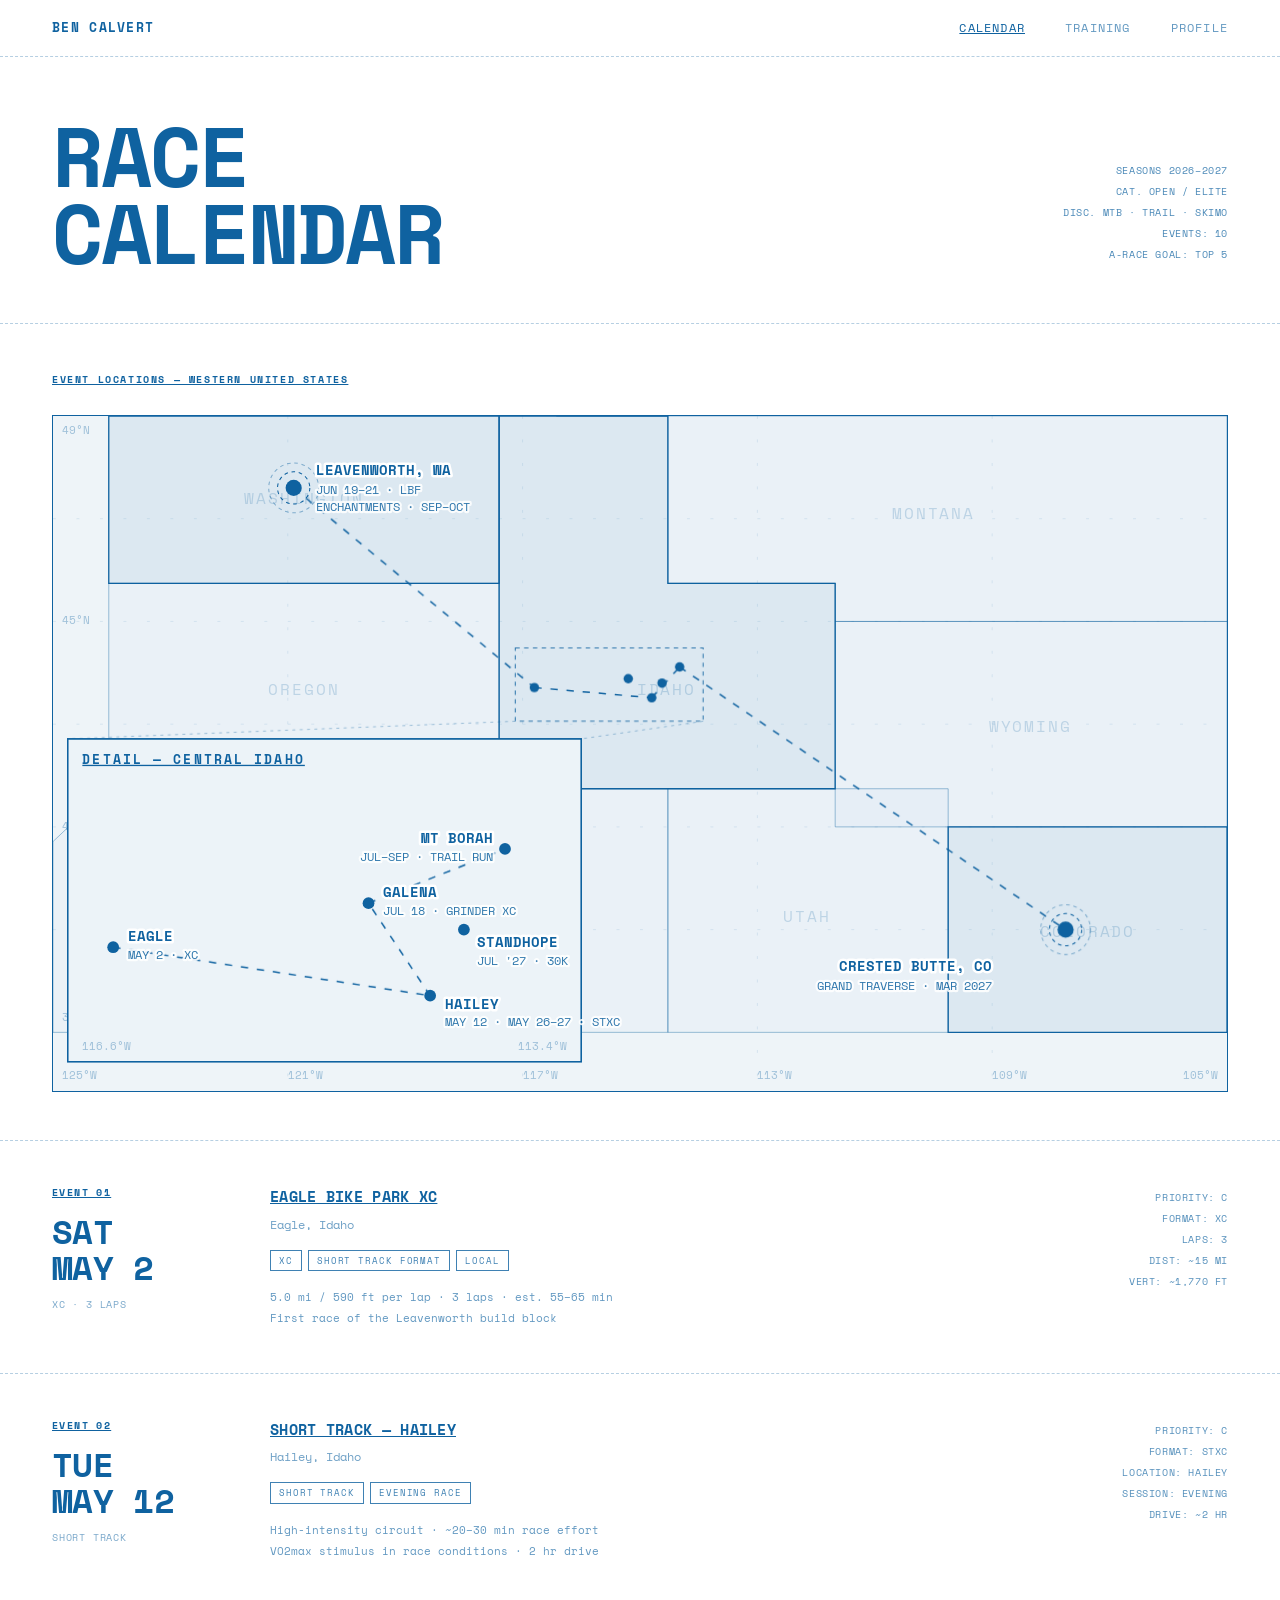
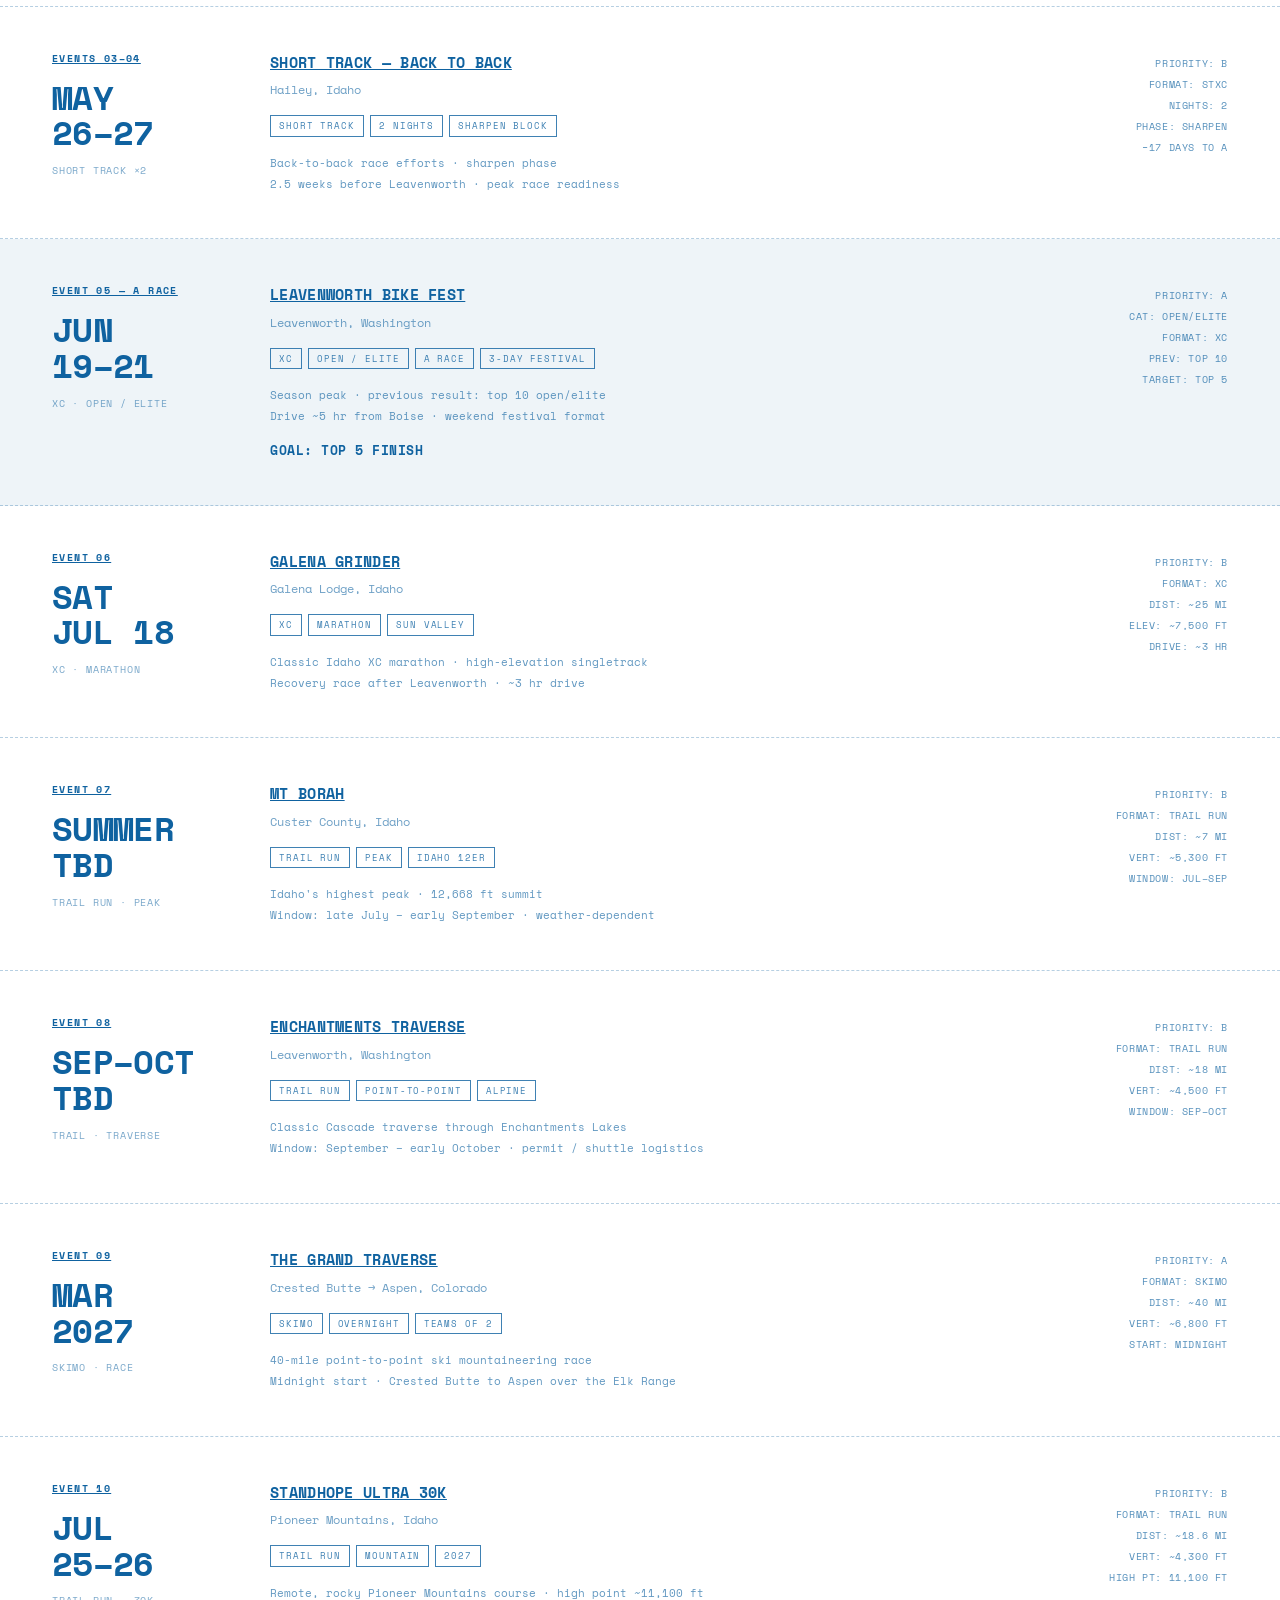
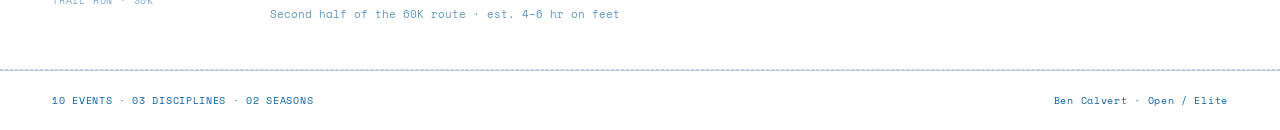
==== commit 3e4d219f: "Add Standhope Ultra 30K (Jul 2027) to race calendar Co-Authored-By: Claude Opus 5.5 <noreply@anthrop" ====
--- a/index.html
+++ b/index.html
@@ -131,7 +131,7 @@
     SEASONS 2026–2027<br>
     CAT. OPEN / ELITE<br>
     DISC. MTB · TRAIL · SKIMO<br>
-    EVENTS: 12<br>
+    EVENTS: 10<br>
     A-RACE GOAL: TOP 5
   </div>
 </div>
@@ -215,6 +215,7 @@
       <circle class="mdot" cx="392" cy="179" r="3.2"/>
       <circle class="mdot" cx="408" cy="192" r="3.2"/>
       <circle class="mdot" cx="427" cy="171" r="3.2"/>
+      <circle class="mdot" cx="415" cy="182" r="3.2"/>
 
       <!-- Detail extent indicator -->
       <rect x="315" y="158" width="128" height="50" fill="none"
@@ -244,22 +245,24 @@
         <line class="route" x1="215" y1="332" x2="308" y2="295" style="animation-delay:1.6s"/>
 
         <circle class="mdot" cx="41" cy="362" r="4"/>
-        <text class="mlbl" x="51" y="354">EAGLE / BOISE</text>
-        <text class="mlbl-sub" x="51" y="366">MAY 2 · XC</text>
-        <text class="mlbl-sub" x="51" y="378">JUN 3 · JUN 16 · STXC</text>
+        <text class="mlbl" x="51" y="358">EAGLE</text>
+        <text class="mlbl-sub" x="51" y="370">MAY 2 · XC</text>
 
         <circle class="mdot" cx="215" cy="332" r="4"/>
         <text class="mlbl" x="225" y="328">GALENA</text>
         <text class="mlbl-sub" x="225" y="340">JUL 18 · GRINDER XC</text>
 
         <circle class="mdot" cx="257" cy="395" r="4"/>
-        <text class="mlbl" x="267" y="400">HAILEY</text>
-        <text class="mlbl-sub" x="267" y="412">APR 14 · APR 28 · STXC</text>
-        <text class="mlbl-sub" x="267" y="424">MAY 12 · MAY 26 · STXC</text>
+        <text class="mlbl" x="267" y="404">HAILEY</text>
+        <text class="mlbl-sub" x="267" y="416">MAY 12 · MAY 26–27 · STXC</text>
 
         <circle class="mdot" cx="308" cy="295" r="4"/>
         <text class="mlbl" x="300" y="291" text-anchor="end">MT BORAH</text>
         <text class="mlbl-sub" x="300" y="303" text-anchor="end">JUL–SEP · TRAIL RUN</text>
+
+        <circle class="mdot" cx="280" cy="350" r="4"/>
+        <text class="mlbl" x="289" y="362">STANDHOPE</text>
+        <text class="mlbl-sub" x="289" y="374">JUL '27 · 30K</text>
       </g>
 
       <!-- Crested Butte, CO -->
@@ -278,7 +281,32 @@
   <article class="race-item">
     <div class="ri-left">
       <span class="ri-num">Event 01</span>
-      <div class="ri-date">TUE<br>APR 14</div>
+      <div class="ri-date">SAT<br>MAY 2</div>
+      <div class="ri-type">XC · 3 Laps</div>
+    </div>
+    <div class="ri-center">
+      <div class="ri-name">Eagle Bike Park XC</div>
+      <div class="ri-loc">Eagle, Idaho</div>
+      <div class="ri-tags">
+        <span class="tag">XC</span>
+        <span class="tag">Short Track Format</span>
+        <span class="tag">Local</span>
+      </div>
+      <div class="ri-desc">5.0 mi / 590 ft per lap · 3 laps · est. 55–65 min<br>First race of the Leavenworth build block</div>
+    </div>
+    <div class="ri-right">
+      PRIORITY: C<br>
+      FORMAT: XC<br>
+      LAPS: 3<br>
+      DIST: ~15 MI<br>
+      VERT: ~1,770 FT
+    </div>
+  </article>
+
+  <article class="race-item">
+    <div class="ri-left">
+      <span class="ri-num">Event 02</span>
+      <div class="ri-date">TUE<br>MAY 12</div>
       <div class="ri-type">Short Track</div>
     </div>
     <div class="ri-center">
@@ -287,9 +315,8 @@
       <div class="ri-tags">
         <span class="tag">Short Track</span>
         <span class="tag">Evening Race</span>
-        <span class="tag">Hailey Series</span>
-      </div>
-      <div class="ri-desc">High-intensity circuit · ~20–30 min race effort<br>Season opener · VO2max stimulus · 2 hr drive</div>
+      </div>
+      <div class="ri-desc">High-intensity circuit · ~20–30 min race effort<br>VO2max stimulus in race conditions · 2 hr drive</div>
     </div>
     <div class="ri-right">
       PRIORITY: C<br>
@@ -302,157 +329,32 @@
 
   <article class="race-item">
     <div class="ri-left">
-      <span class="ri-num">Event 02</span>
-      <div class="ri-date">TUE<br>APR 28</div>
-      <div class="ri-type">Short Track</div>
-    </div>
-    <div class="ri-center">
-      <div class="ri-name">Short Track — Hailey</div>
+      <span class="ri-num">Events 03–04</span>
+      <div class="ri-date">MAY<br>26–27</div>
+      <div class="ri-type">Short Track ×2</div>
+    </div>
+    <div class="ri-center">
+      <div class="ri-name">Short Track — Back to Back</div>
       <div class="ri-loc">Hailey, Idaho</div>
       <div class="ri-tags">
         <span class="tag">Short Track</span>
-        <span class="tag">Evening Race</span>
-        <span class="tag">Hailey Series</span>
-      </div>
-      <div class="ri-desc">High-intensity circuit · ~20–30 min race effort<br>VO2max stimulus · 2 weeks after opener</div>
-    </div>
-    <div class="ri-right">
-      PRIORITY: C<br>
-      FORMAT: STXC<br>
-      LOCATION: HAILEY<br>
-      SESSION: EVENING<br>
-      DRIVE: ~2 HR
-    </div>
-  </article>
-
-  <article class="race-item">
-    <div class="ri-left">
-      <span class="ri-num">Event 03</span>
-      <div class="ri-date">SAT<br>MAY 2</div>
-      <div class="ri-type">XC · 3 Laps</div>
-    </div>
-    <div class="ri-center">
-      <div class="ri-name">Eagle Bike Park XC</div>
-      <div class="ri-loc">Eagle, Idaho</div>
-      <div class="ri-tags">
-        <span class="tag">XC</span>
-        <span class="tag">Short Track Format</span>
-        <span class="tag">Local</span>
-      </div>
-      <div class="ri-desc">5.0 mi / 590 ft per lap · 3 laps · est. 55–65 min<br>First XC race of the Leavenworth build block</div>
-    </div>
-    <div class="ri-right">
-      PRIORITY: C<br>
-      FORMAT: XC<br>
-      LAPS: 3<br>
-      DIST: ~15 MI<br>
-      VERT: ~1,770 FT
-    </div>
-  </article>
-
-  <article class="race-item">
-    <div class="ri-left">
-      <span class="ri-num">Event 04</span>
-      <div class="ri-date">TUE<br>MAY 12</div>
-      <div class="ri-type">Short Track</div>
-    </div>
-    <div class="ri-center">
-      <div class="ri-name">Short Track — Hailey</div>
-      <div class="ri-loc">Hailey, Idaho</div>
-      <div class="ri-tags">
-        <span class="tag">Short Track</span>
-        <span class="tag">Evening Race</span>
-        <span class="tag">Hailey Series</span>
-      </div>
-      <div class="ri-desc">High-intensity circuit · ~20–30 min race effort<br>VO2max stimulus in race conditions · 2 hr drive</div>
-    </div>
-    <div class="ri-right">
-      PRIORITY: C<br>
-      FORMAT: STXC<br>
-      LOCATION: HAILEY<br>
-      SESSION: EVENING<br>
-      DRIVE: ~2 HR
-    </div>
-  </article>
-
-  <article class="race-item">
-    <div class="ri-left">
-      <span class="ri-num">Event 05</span>
-      <div class="ri-date">TUE<br>MAY 26</div>
-      <div class="ri-type">Short Track</div>
-    </div>
-    <div class="ri-center">
-      <div class="ri-name">Short Track — Hailey</div>
-      <div class="ri-loc">Hailey, Idaho</div>
-      <div class="ri-tags">
-        <span class="tag">Short Track</span>
-        <span class="tag">Evening Race</span>
-        <span class="tag">Hailey Series</span>
-      </div>
-      <div class="ri-desc">High-intensity circuit · ~20–30 min race effort<br>Final Hailey series race · 24 days before Leavenworth</div>
-    </div>
-    <div class="ri-right">
-      PRIORITY: C<br>
-      FORMAT: STXC<br>
-      LOCATION: HAILEY<br>
-      SESSION: EVENING<br>
-      DRIVE: ~2 HR
-    </div>
-  </article>
-
-  <article class="race-item">
-    <div class="ri-left">
-      <span class="ri-num">Event 06</span>
-      <div class="ri-date">WED<br>JUN 3</div>
-      <div class="ri-type">Short Track</div>
-    </div>
-    <div class="ri-center">
-      <div class="ri-name">Short Track — Lydle Gulch</div>
-      <div class="ri-loc">Boise, Idaho</div>
-      <div class="ri-tags">
-        <span class="tag">Short Track</span>
-        <span class="tag">Evening Race</span>
-        <span class="tag">Boise Series</span>
-      </div>
-      <div class="ri-desc">High-intensity circuit · ~20–30 min race effort<br>16 days before Leavenworth · local race</div>
-    </div>
-    <div class="ri-right">
-      PRIORITY: C<br>
-      FORMAT: STXC<br>
-      LOCATION: BOISE<br>
-      SESSION: EVENING<br>
-      −16 DAYS TO A
-    </div>
-  </article>
-
-  <article class="race-item">
-    <div class="ri-left">
-      <span class="ri-num">Event 07</span>
-      <div class="ri-date">TUE<br>JUN 16</div>
-      <div class="ri-type">Short Track</div>
-    </div>
-    <div class="ri-center">
-      <div class="ri-name">Short Track — Eagle Bike Park</div>
-      <div class="ri-loc">Eagle, Idaho</div>
-      <div class="ri-tags">
-        <span class="tag">Short Track</span>
-        <span class="tag">Sharpen</span>
-        <span class="tag">Boise Series</span>
-      </div>
-      <div class="ri-desc">High-intensity circuit · ~20–30 min race effort<br>3 days before Leavenworth · final sharpen</div>
+        <span class="tag">2 Nights</span>
+        <span class="tag">Sharpen Block</span>
+      </div>
+      <div class="ri-desc">Back-to-back race efforts · sharpen phase<br>2.5 weeks before Leavenworth · peak race readiness</div>
     </div>
     <div class="ri-right">
       PRIORITY: B<br>
       FORMAT: STXC<br>
-      LOCATION: EAGLE<br>
+      NIGHTS: 2<br>
       PHASE: SHARPEN<br>
-      −3 DAYS TO A
+      −17 DAYS TO A
     </div>
   </article>
 
   <article class="race-item a-race">
     <div class="ri-left">
-      <span class="ri-num">Event 08 — A Race</span>
+      <span class="ri-num">Event 05 — A Race</span>
       <div class="ri-date">JUN<br>19–21</div>
       <div class="ri-type">XC · Open / Elite</div>
     </div>
@@ -479,7 +381,7 @@
 
   <article class="race-item">
     <div class="ri-left">
-      <span class="ri-num">Event 09</span>
+      <span class="ri-num">Event 06</span>
       <div class="ri-date">SAT<br>JUL 18</div>
       <div class="ri-type">XC · Marathon</div>
     </div>
@@ -504,7 +406,7 @@
 
   <article class="race-item">
     <div class="ri-left">
-      <span class="ri-num">Event 10</span>
+      <span class="ri-num">Event 07</span>
       <div class="ri-date">SUMMER<br>TBD</div>
       <div class="ri-type">Trail Run · Peak</div>
     </div>
@@ -529,7 +431,7 @@
 
   <article class="race-item">
     <div class="ri-left">
-      <span class="ri-num">Event 11</span>
+      <span class="ri-num">Event 08</span>
       <div class="ri-date">SEP–OCT<br>TBD</div>
       <div class="ri-type">Trail · Traverse</div>
     </div>
@@ -554,7 +456,7 @@
 
   <article class="race-item">
     <div class="ri-left">
-      <span class="ri-num">Event 12</span>
+      <span class="ri-num">Event 09</span>
       <div class="ri-date">MAR<br>2027</div>
       <div class="ri-type">Skimo · Race</div>
     </div>
@@ -577,12 +479,37 @@
     </div>
   </article>
 
+  <article class="race-item">
+    <div class="ri-left">
+      <span class="ri-num">Event 10</span>
+      <div class="ri-date">JUL<br>25–26</div>
+      <div class="ri-type">Trail Run · 30K</div>
+    </div>
+    <div class="ri-center">
+      <div class="ri-name"><a href="https://ultrasignup.com/register.aspx?did=128858" target="_blank" rel="noopener" style="color:inherit;text-decoration:underline">Standhope Ultra 30K</a></div>
+      <div class="ri-loc">Pioneer Mountains, Idaho</div>
+      <div class="ri-tags">
+        <span class="tag">Trail Run</span>
+        <span class="tag">Mountain</span>
+        <span class="tag">2027</span>
+      </div>
+      <div class="ri-desc">Remote, rocky Pioneer Mountains course · high point ~11,100 ft<br>Second half of the 60K route · est. 4–6 hr on feet</div>
+    </div>
+    <div class="ri-right">
+      PRIORITY: B<br>
+      FORMAT: TRAIL RUN<br>
+      DIST: ~18.6 MI<br>
+      VERT: ~4,300 FT<br>
+      HIGH PT: 11,100 FT
+    </div>
+  </article>
+
 </div>
 
 </main>
 
 <footer>
-  <span>12 EVENTS · 03 DISCIPLINES · 02 SEASONS</span>
+  <span>10 EVENTS · 03 DISCIPLINES · 02 SEASONS</span>
   <span>Ben Calvert · Open / Elite</span>
 </footer>
 
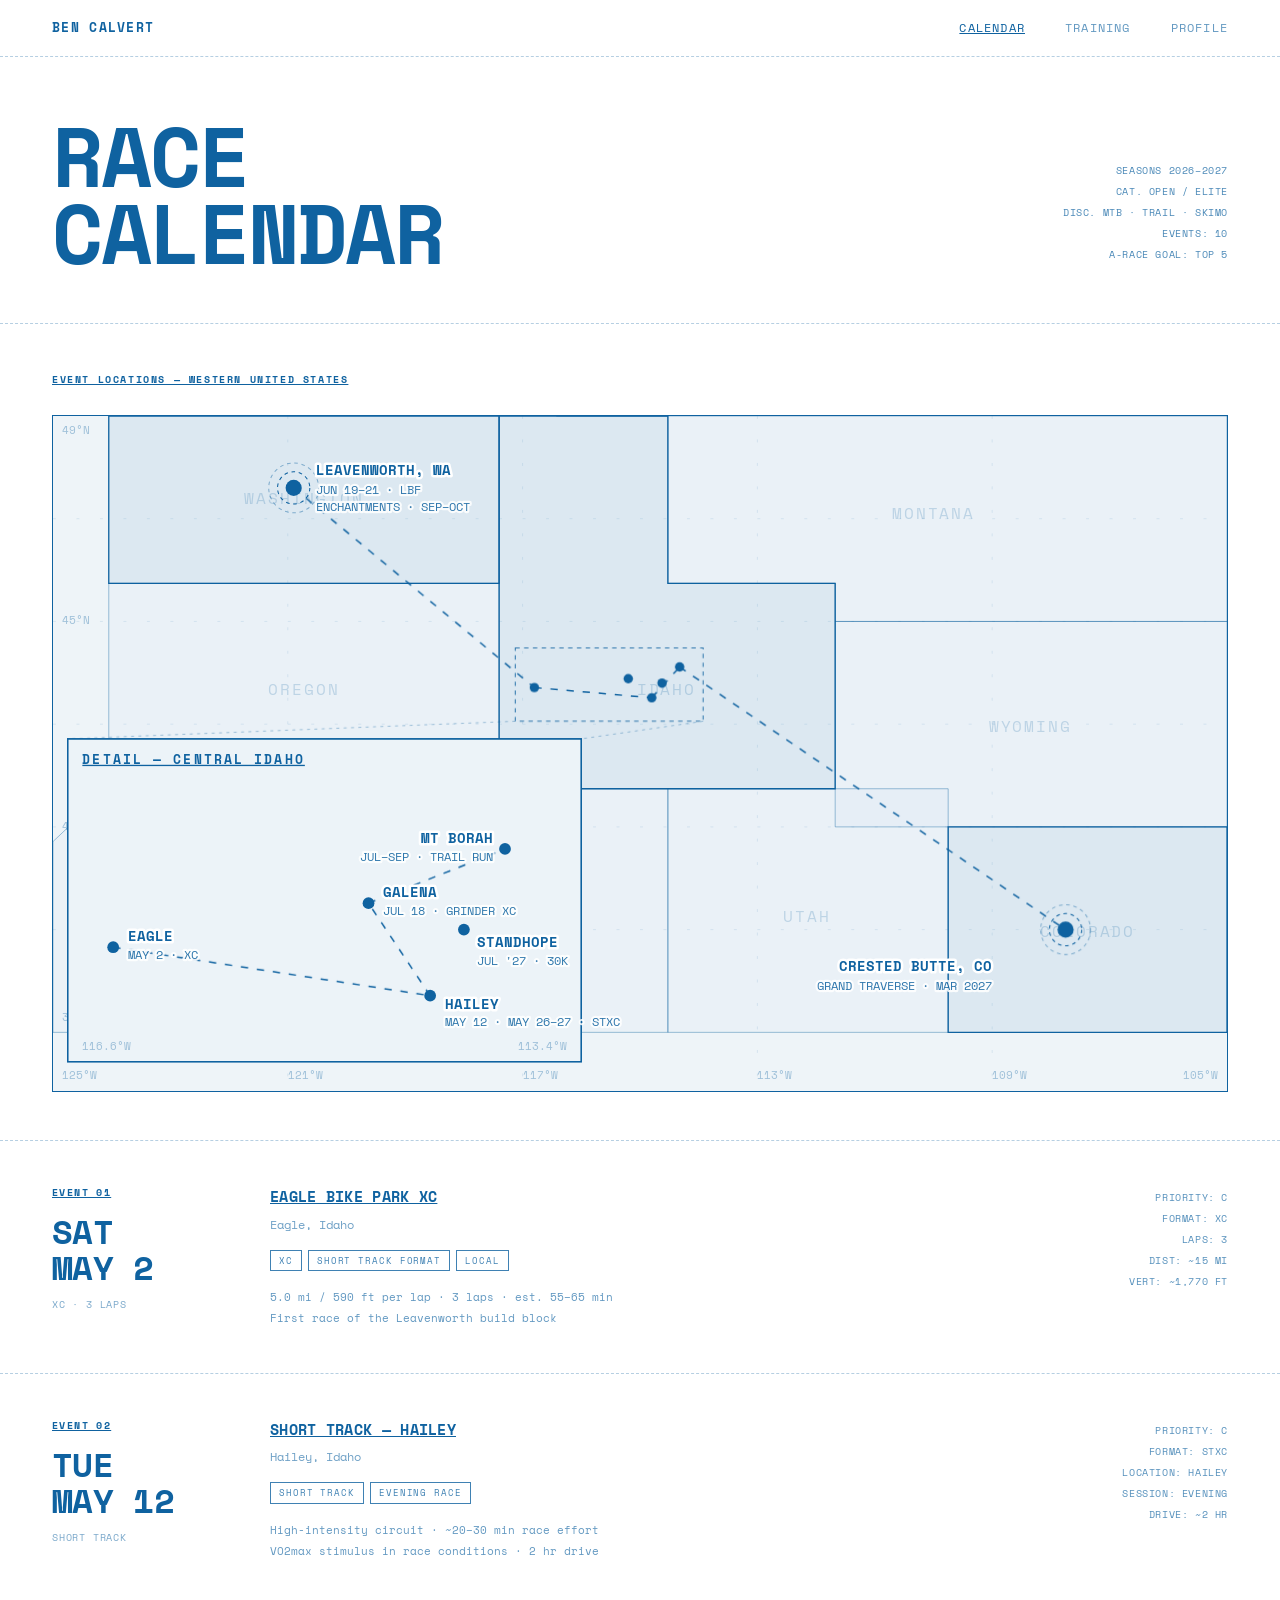
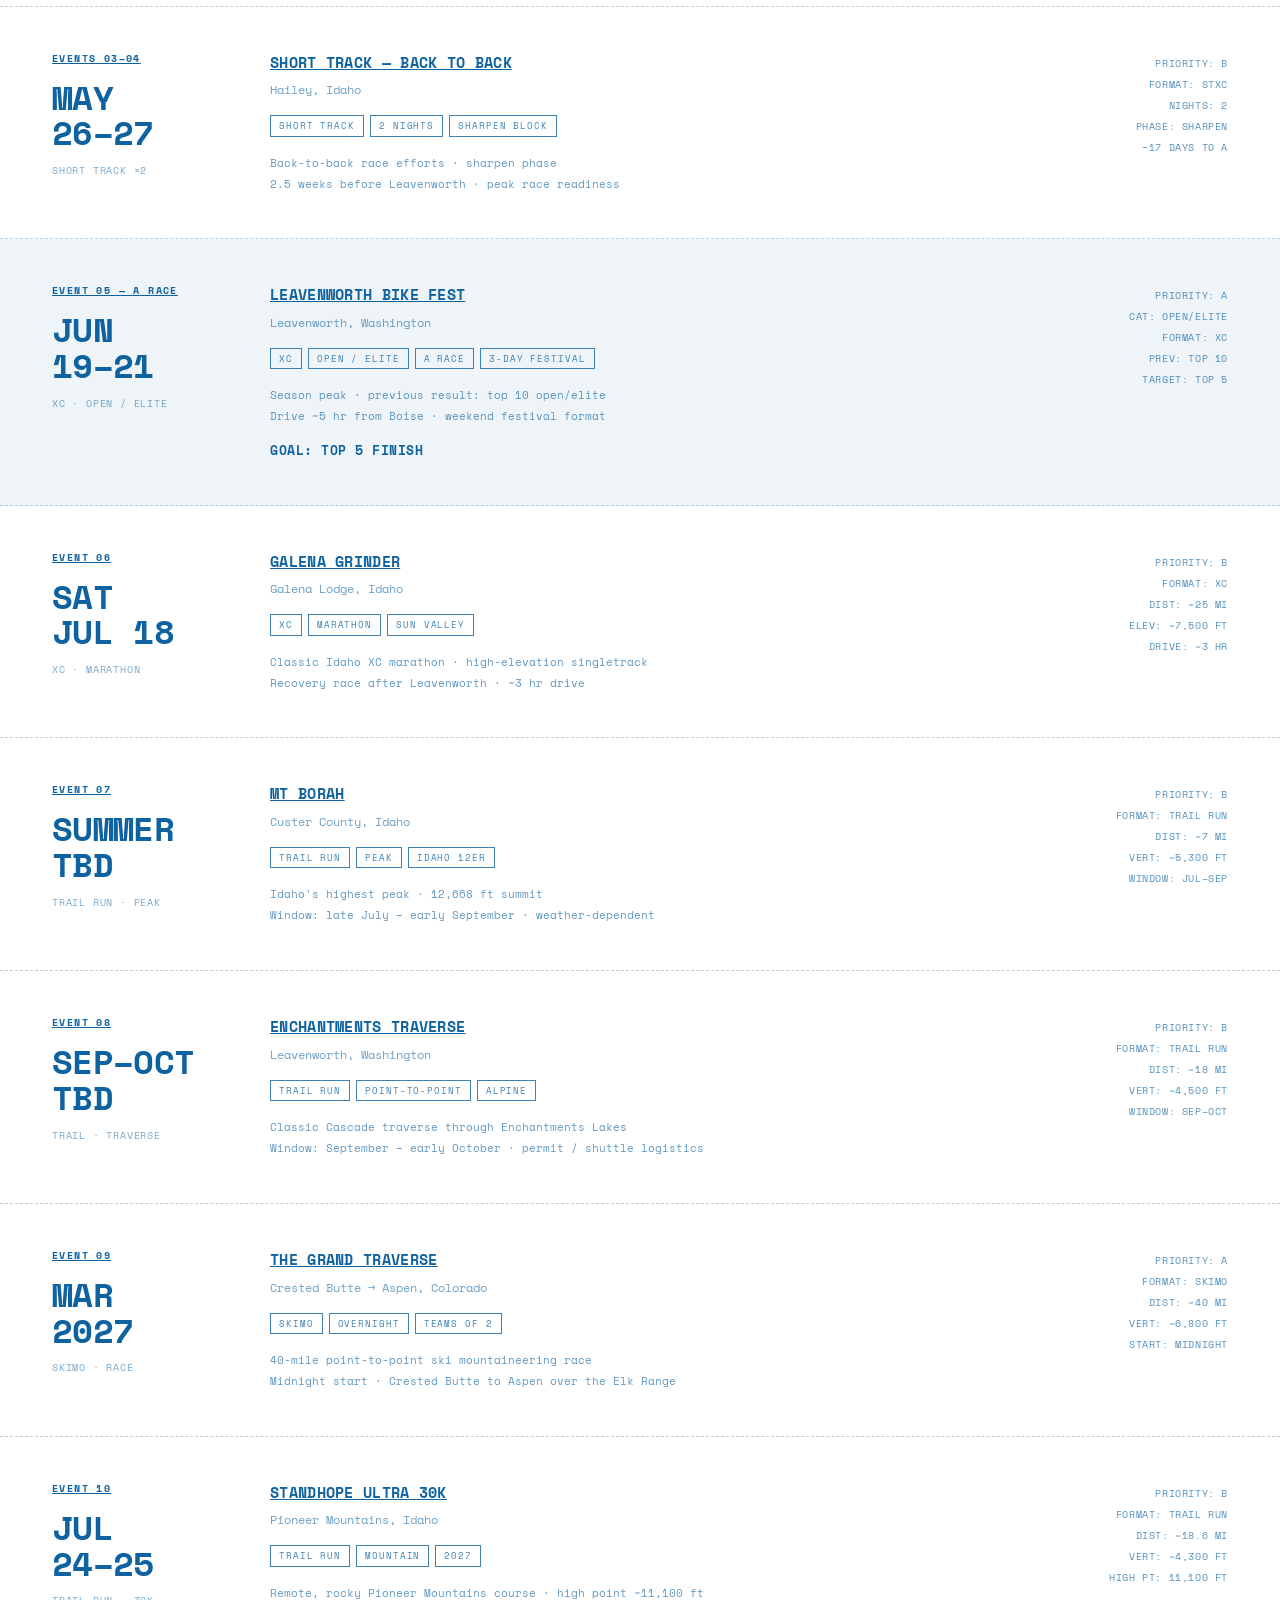
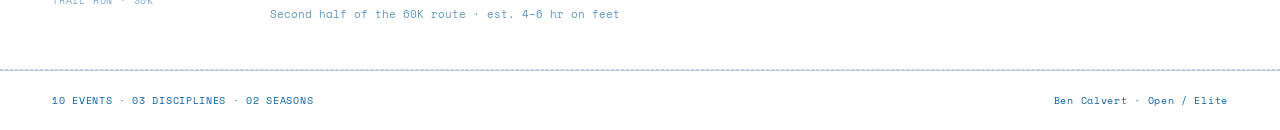
==== commit 14d22dc0: "Fix Standhope dates: Jul 25–26 → Jul 24–25 Co-Authored-By: Claude Opus 5.5 <noreply@anthropic.com>" ====
--- a/index.html
+++ b/index.html
@@ -482,7 +482,7 @@
   <article class="race-item">
     <div class="ri-left">
       <span class="ri-num">Event 10</span>
-      <div class="ri-date">JUL<br>25–26</div>
+      <div class="ri-date">JUL<br>24–25</div>
       <div class="ri-type">Trail Run · 30K</div>
     </div>
     <div class="ri-center">
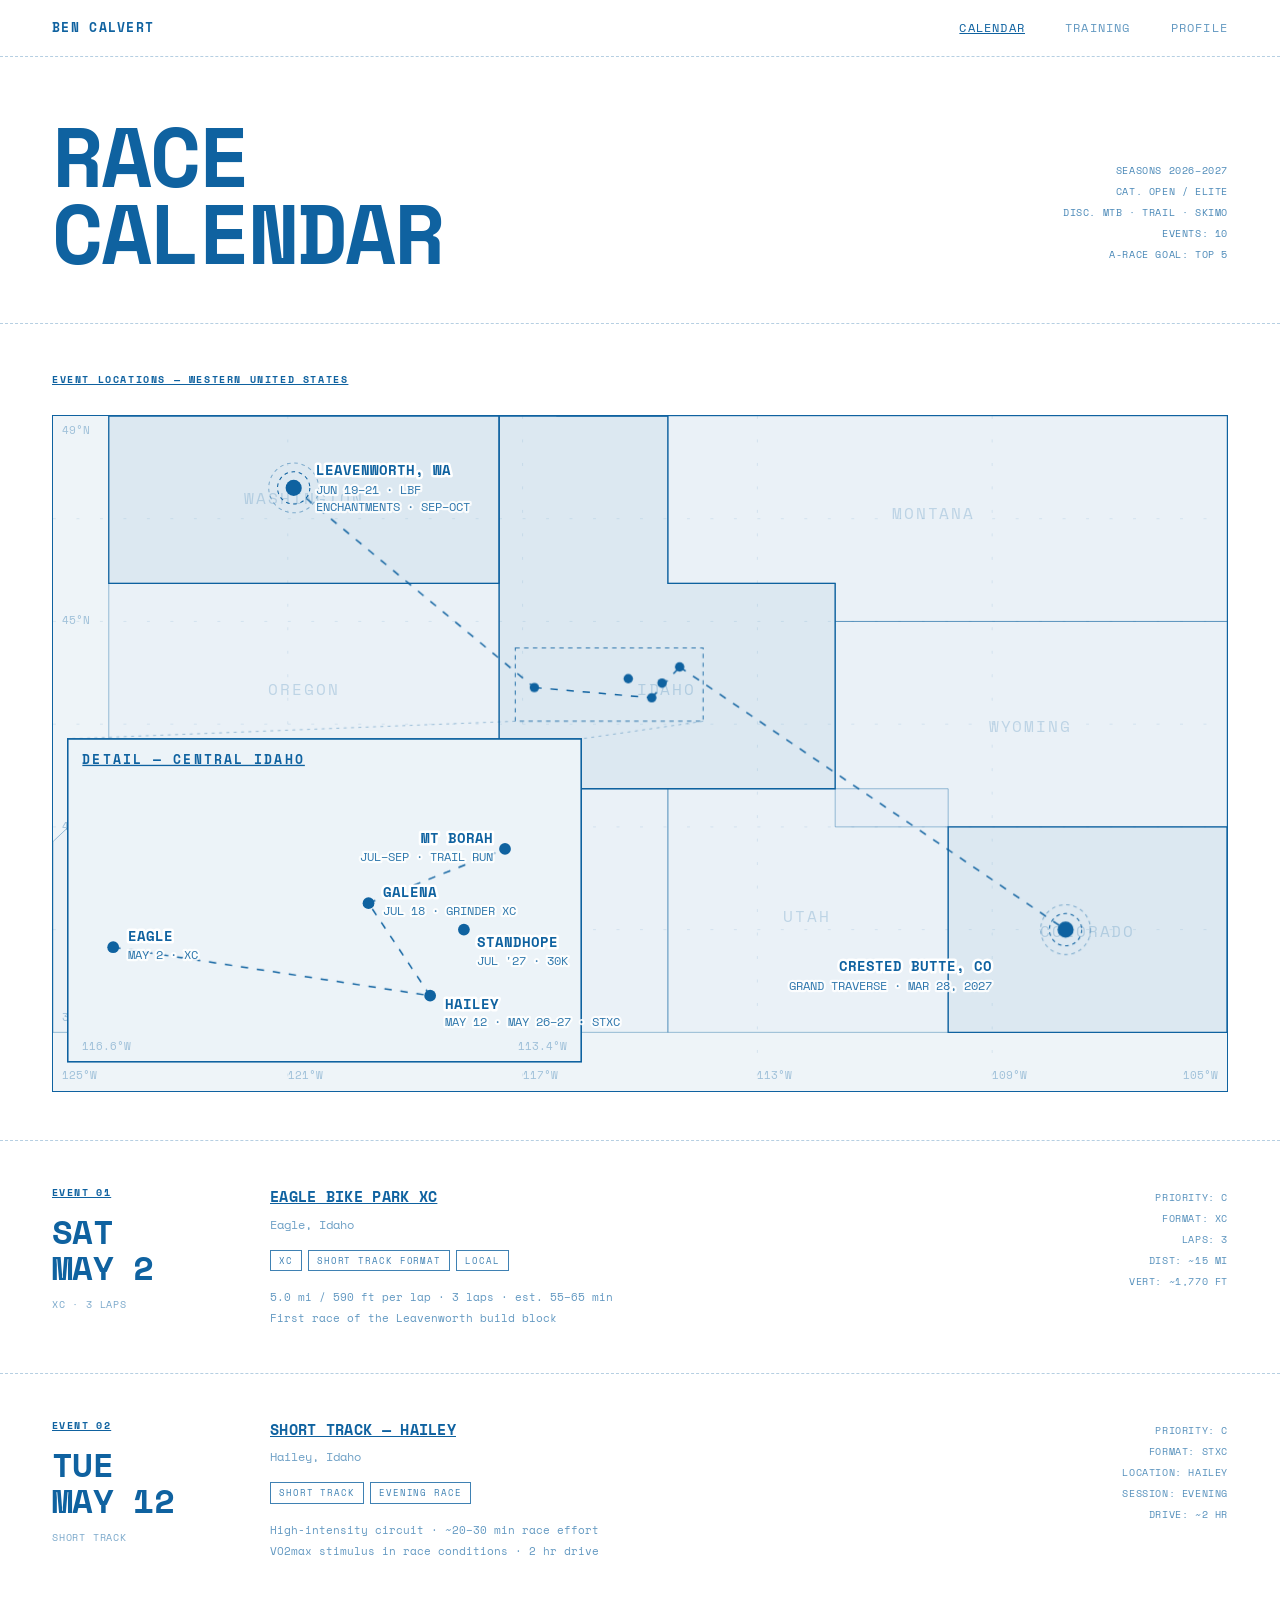
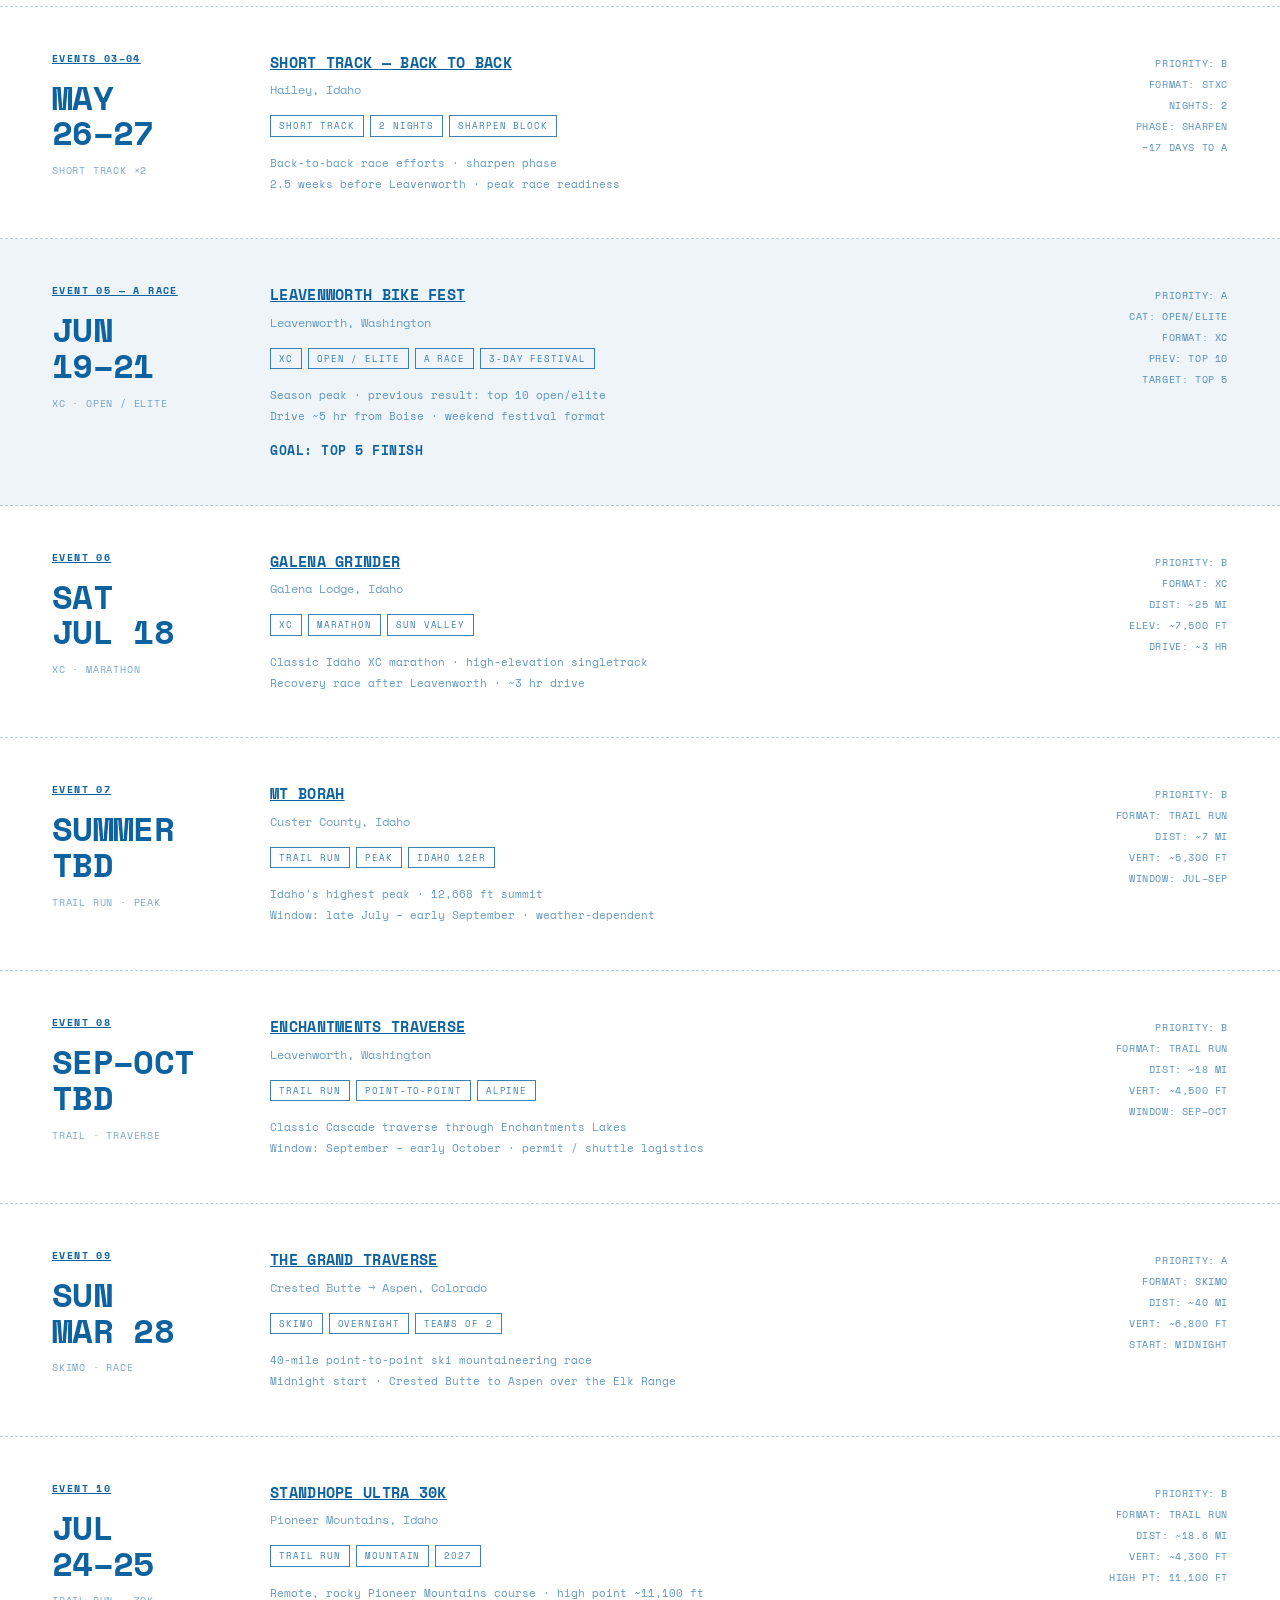
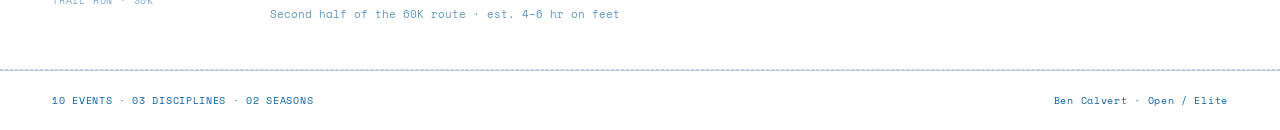
==== commit 351dc184: "Fix Grand Traverse date to Sun Mar 28, 2027 Co-Authored-By: Claude Sonnet 4.6 <noreply@anthropic.com" ====
--- a/index.html
+++ b/index.html
@@ -270,7 +270,7 @@
       <circle class="mring" cx="690" cy="350" r="11"/>
       <circle class="mring" cx="690" cy="350" r="17" opacity="0.45"/>
       <text class="mlbl" x="640" y="378" text-anchor="end">CRESTED BUTTE, CO</text>
-      <text class="mlbl-sub" x="640" y="391" text-anchor="end">GRAND TRAVERSE · MAR 2027</text>
+      <text class="mlbl-sub" x="640" y="391" text-anchor="end">GRAND TRAVERSE · MAR 28, 2027</text>
 
     </svg>
   </div>
@@ -457,7 +457,7 @@
   <article class="race-item">
     <div class="ri-left">
       <span class="ri-num">Event 09</span>
-      <div class="ri-date">MAR<br>2027</div>
+      <div class="ri-date">SUN<br>MAR 28</div>
       <div class="ri-type">Skimo · Race</div>
     </div>
     <div class="ri-center">
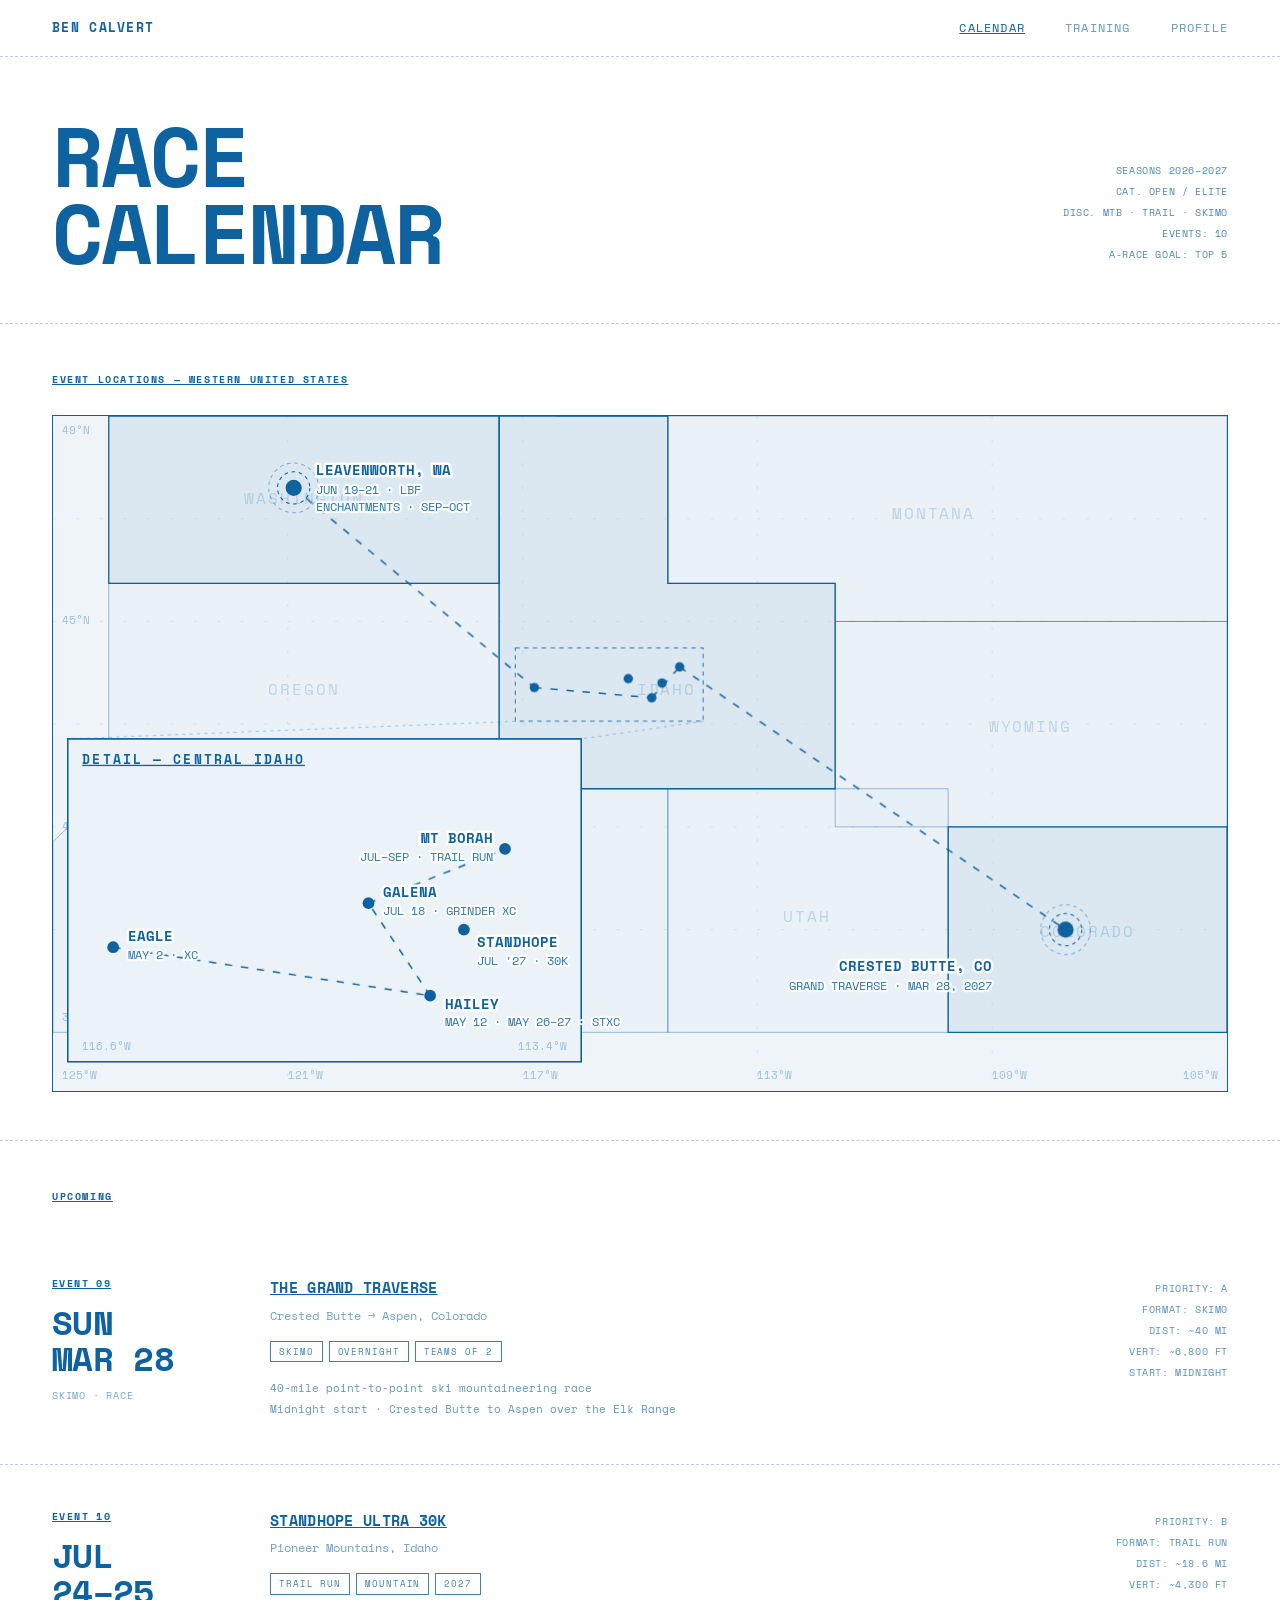
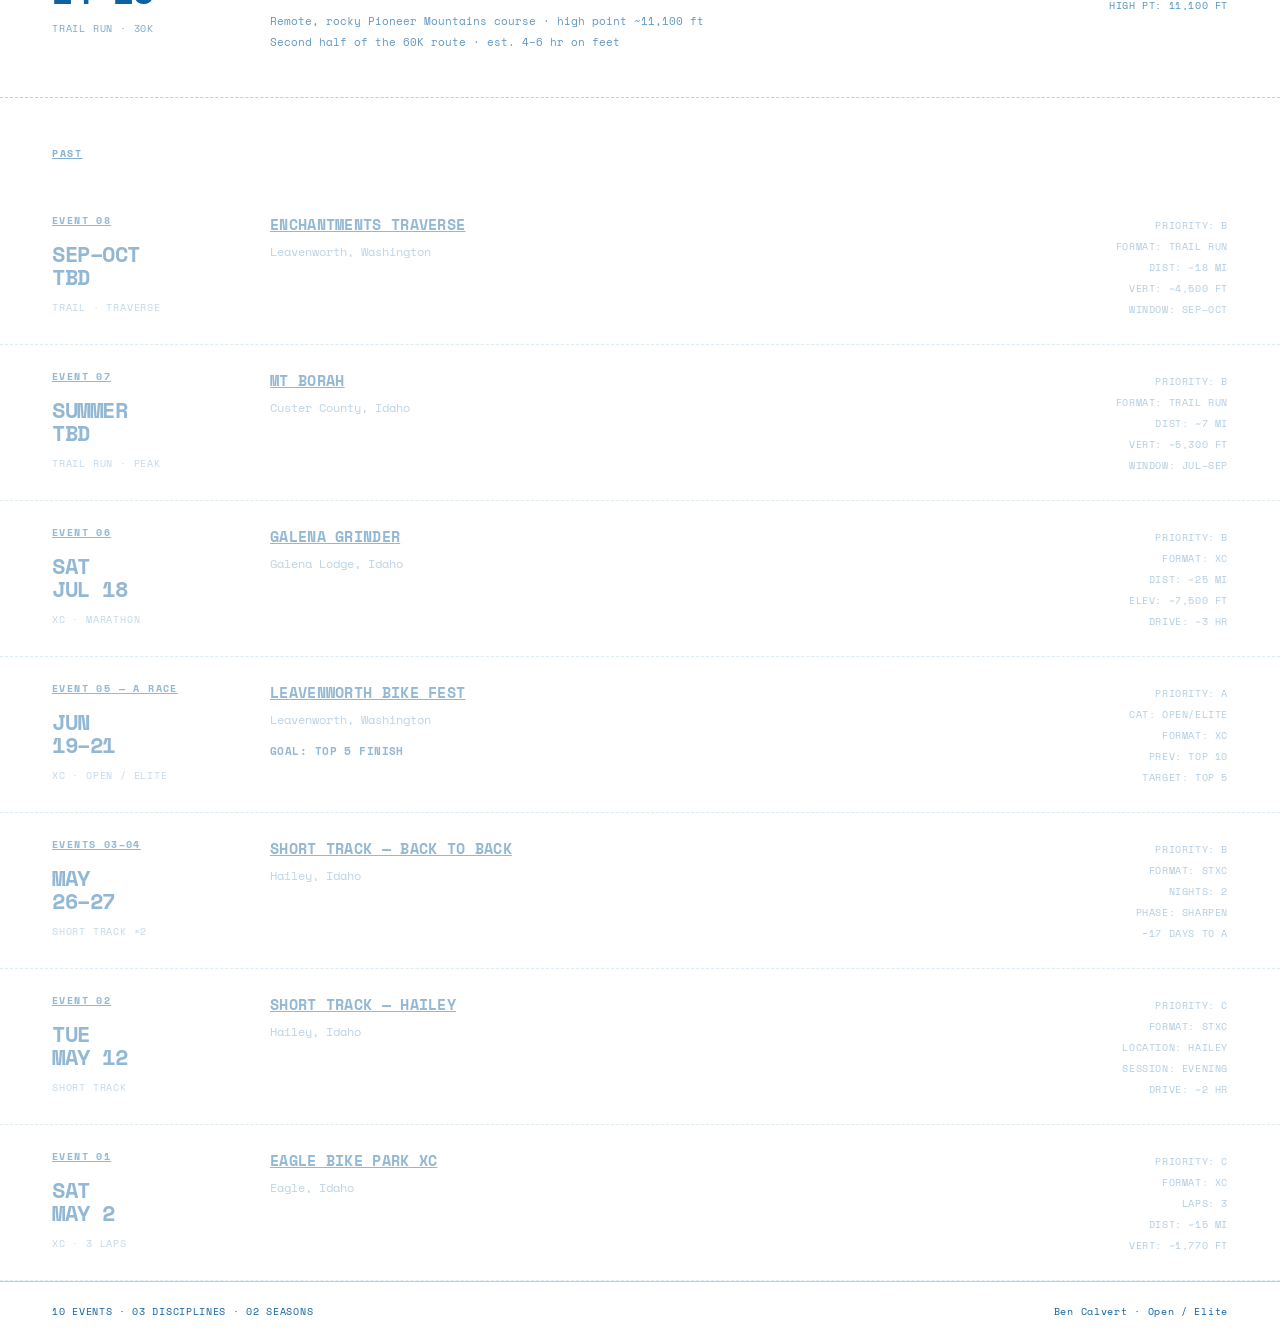
==== commit 25ebe7f2: "Split race calendar into Upcoming and Past sections Upcoming races stay full prominence at the top; " ====
--- a/index.html
+++ b/index.html
@@ -105,8 +105,21 @@
 }
 .ri-right{font-size:10px;line-height:2.1;letter-spacing:0.06em;text-align:right;opacity:0.7;padding-top:2px}
 
+/* Upcoming / Past groups */
+.rl-head{padding:48px 52px 0;margin-bottom:0}
+.rl-head-past{opacity:0.5}
+.race-item.past{padding-top:24px;padding-bottom:24px;opacity:0.45;transition:opacity 0.2s,background 0.2s}
+.race-item.past:hover{opacity:0.85}
+.race-item.past.a-race{background:none}
+.race-item.past .ri-date{font-size:clamp(18px,2vw,22px)}
+.race-item.past .ri-desc,
+.race-item.past .ri-tags{display:none}
+.race-item.past .ri-goal{animation:none;font-size:11px}
+.race-item.past .ri-loc{margin-bottom:0}
+
 @media(max-width:680px){
   .map-sec{padding-left:20px;padding-right:20px}
+  .rl-head{padding-left:20px;padding-right:20px}
   .race-item{padding-left:20px;padding-right:20px;grid-template-columns:1fr}
   .ri-right{text-align:left}
 }
@@ -278,7 +291,216 @@
 
 <div class="race-list">
 
-  <article class="race-item">
+  <h2 class="s-label rl-head">Upcoming</h2>
+  <div id="upcoming">
+
+  <article class="race-item" data-end="2026-10-10">
+    <div class="ri-left">
+      <span class="ri-num">Event 08</span>
+      <div class="ri-date">SEP–OCT<br>TBD</div>
+      <div class="ri-type">Trail · Traverse</div>
+    </div>
+    <div class="ri-center">
+      <div class="ri-name"><a href="https://www.trailrunproject.com/trail/7005246/enchantments-traverse" target="_blank" rel="noopener" style="color:inherit;text-decoration:underline">Enchantments Traverse</a></div>
+      <div class="ri-loc">Leavenworth, Washington</div>
+      <div class="ri-tags">
+        <span class="tag">Trail Run</span>
+        <span class="tag">Point-to-Point</span>
+        <span class="tag">Alpine</span>
+      </div>
+      <div class="ri-desc">Classic Cascade traverse through Enchantments Lakes<br>Window: September – early October · permit / shuttle logistics</div>
+    </div>
+    <div class="ri-right">
+      PRIORITY: B<br>
+      FORMAT: TRAIL RUN<br>
+      DIST: ~18 MI<br>
+      VERT: ~4,500 FT<br>
+      WINDOW: SEP–OCT
+    </div>
+  </article>
+
+  <article class="race-item" data-end="2027-03-28">
+    <div class="ri-left">
+      <span class="ri-num">Event 09</span>
+      <div class="ri-date">SUN<br>MAR 28</div>
+      <div class="ri-type">Skimo · Race</div>
+    </div>
+    <div class="ri-center">
+      <div class="ri-name"><a href="https://www.cbnordic.org/thegrandtraverse" target="_blank" rel="noopener" style="color:inherit;text-decoration:underline">The Grand Traverse</a></div>
+      <div class="ri-loc">Crested Butte → Aspen, Colorado</div>
+      <div class="ri-tags">
+        <span class="tag">Skimo</span>
+        <span class="tag">Overnight</span>
+        <span class="tag">Teams of 2</span>
+      </div>
+      <div class="ri-desc">40-mile point-to-point ski mountaineering race<br>Midnight start · Crested Butte to Aspen over the Elk Range</div>
+    </div>
+    <div class="ri-right">
+      PRIORITY: A<br>
+      FORMAT: SKIMO<br>
+      DIST: ~40 MI<br>
+      VERT: ~6,800 FT<br>
+      START: MIDNIGHT
+    </div>
+  </article>
+
+  <article class="race-item" data-end="2027-07-25">
+    <div class="ri-left">
+      <span class="ri-num">Event 10</span>
+      <div class="ri-date">JUL<br>24–25</div>
+      <div class="ri-type">Trail Run · 30K</div>
+    </div>
+    <div class="ri-center">
+      <div class="ri-name"><a href="https://ultrasignup.com/register.aspx?did=128858" target="_blank" rel="noopener" style="color:inherit;text-decoration:underline">Standhope Ultra 30K</a></div>
+      <div class="ri-loc">Pioneer Mountains, Idaho</div>
+      <div class="ri-tags">
+        <span class="tag">Trail Run</span>
+        <span class="tag">Mountain</span>
+        <span class="tag">2027</span>
+      </div>
+      <div class="ri-desc">Remote, rocky Pioneer Mountains course · high point ~11,100 ft<br>Second half of the 60K route · est. 4–6 hr on feet</div>
+    </div>
+    <div class="ri-right">
+      PRIORITY: B<br>
+      FORMAT: TRAIL RUN<br>
+      DIST: ~18.6 MI<br>
+      VERT: ~4,300 FT<br>
+      HIGH PT: 11,100 FT
+    </div>
+  </article>
+
+  </div>
+
+  <h2 class="s-label rl-head rl-head-past">Past</h2>
+  <div id="past">
+
+  <article class="race-item past" data-end="2026-09-15">
+    <div class="ri-left">
+      <span class="ri-num">Event 07</span>
+      <div class="ri-date">SUMMER<br>TBD</div>
+      <div class="ri-type">Trail Run · Peak</div>
+    </div>
+    <div class="ri-center">
+      <div class="ri-name"><a href="https://www.trailrunproject.com/trail/7085981/mt-borah" target="_blank" rel="noopener" style="color:inherit;text-decoration:underline">Mt Borah</a></div>
+      <div class="ri-loc">Custer County, Idaho</div>
+      <div class="ri-tags">
+        <span class="tag">Trail Run</span>
+        <span class="tag">Peak</span>
+        <span class="tag">Idaho 12er</span>
+      </div>
+      <div class="ri-desc">Idaho's highest peak · 12,668 ft summit<br>Window: late July – early September · weather-dependent</div>
+    </div>
+    <div class="ri-right">
+      PRIORITY: B<br>
+      FORMAT: TRAIL RUN<br>
+      DIST: ~7 MI<br>
+      VERT: ~5,300 FT<br>
+      WINDOW: JUL–SEP
+    </div>
+  </article>
+
+  <article class="race-item past" data-end="2026-07-18">
+    <div class="ri-left">
+      <span class="ri-num">Event 06</span>
+      <div class="ri-date">SAT<br>JUL 18</div>
+      <div class="ri-type">XC · Marathon</div>
+    </div>
+    <div class="ri-center">
+      <div class="ri-name">Galena Grinder</div>
+      <div class="ri-loc">Galena Lodge, Idaho</div>
+      <div class="ri-tags">
+        <span class="tag">XC</span>
+        <span class="tag">Marathon</span>
+        <span class="tag">Sun Valley</span>
+      </div>
+      <div class="ri-desc">Classic Idaho XC marathon · high-elevation singletrack<br>Recovery race after Leavenworth · ~3 hr drive</div>
+    </div>
+    <div class="ri-right">
+      PRIORITY: B<br>
+      FORMAT: XC<br>
+      DIST: ~25 MI<br>
+      ELEV: ~7,500 FT<br>
+      DRIVE: ~3 HR
+    </div>
+  </article>
+
+  <article class="race-item past a-race" data-end="2026-06-21">
+    <div class="ri-left">
+      <span class="ri-num">Event 05 — A Race</span>
+      <div class="ri-date">JUN<br>19–21</div>
+      <div class="ri-type">XC · Open / Elite</div>
+    </div>
+    <div class="ri-center">
+      <div class="ri-name">Leavenworth Bike Fest</div>
+      <div class="ri-loc">Leavenworth, Washington</div>
+      <div class="ri-tags">
+        <span class="tag">XC</span>
+        <span class="tag">Open / Elite</span>
+        <span class="tag">A Race</span>
+        <span class="tag">3-Day Festival</span>
+      </div>
+      <div class="ri-desc">Season peak · previous result: top 10 open/elite<br>Drive ~5 hr from Boise · weekend festival format</div>
+      <div class="ri-goal">Goal: Top 5 Finish</div>
+    </div>
+    <div class="ri-right">
+      PRIORITY: A<br>
+      CAT: OPEN/ELITE<br>
+      FORMAT: XC<br>
+      PREV: TOP 10<br>
+      TARGET: TOP 5
+    </div>
+  </article>
+
+  <article class="race-item past" data-end="2026-05-27">
+    <div class="ri-left">
+      <span class="ri-num">Events 03–04</span>
+      <div class="ri-date">MAY<br>26–27</div>
+      <div class="ri-type">Short Track ×2</div>
+    </div>
+    <div class="ri-center">
+      <div class="ri-name">Short Track — Back to Back</div>
+      <div class="ri-loc">Hailey, Idaho</div>
+      <div class="ri-tags">
+        <span class="tag">Short Track</span>
+        <span class="tag">2 Nights</span>
+        <span class="tag">Sharpen Block</span>
+      </div>
+      <div class="ri-desc">Back-to-back race efforts · sharpen phase<br>2.5 weeks before Leavenworth · peak race readiness</div>
+    </div>
+    <div class="ri-right">
+      PRIORITY: B<br>
+      FORMAT: STXC<br>
+      NIGHTS: 2<br>
+      PHASE: SHARPEN<br>
+      −17 DAYS TO A
+    </div>
+  </article>
+
+  <article class="race-item past" data-end="2026-05-12">
+    <div class="ri-left">
+      <span class="ri-num">Event 02</span>
+      <div class="ri-date">TUE<br>MAY 12</div>
+      <div class="ri-type">Short Track</div>
+    </div>
+    <div class="ri-center">
+      <div class="ri-name">Short Track — Hailey</div>
+      <div class="ri-loc">Hailey, Idaho</div>
+      <div class="ri-tags">
+        <span class="tag">Short Track</span>
+        <span class="tag">Evening Race</span>
+      </div>
+      <div class="ri-desc">High-intensity circuit · ~20–30 min race effort<br>VO2max stimulus in race conditions · 2 hr drive</div>
+    </div>
+    <div class="ri-right">
+      PRIORITY: C<br>
+      FORMAT: STXC<br>
+      LOCATION: HAILEY<br>
+      SESSION: EVENING<br>
+      DRIVE: ~2 HR
+    </div>
+  </article>
+
+  <article class="race-item past" data-end="2026-05-02">
     <div class="ri-left">
       <span class="ri-num">Event 01</span>
       <div class="ri-date">SAT<br>MAY 2</div>
@@ -303,206 +525,7 @@
     </div>
   </article>
 
-  <article class="race-item">
-    <div class="ri-left">
-      <span class="ri-num">Event 02</span>
-      <div class="ri-date">TUE<br>MAY 12</div>
-      <div class="ri-type">Short Track</div>
-    </div>
-    <div class="ri-center">
-      <div class="ri-name">Short Track — Hailey</div>
-      <div class="ri-loc">Hailey, Idaho</div>
-      <div class="ri-tags">
-        <span class="tag">Short Track</span>
-        <span class="tag">Evening Race</span>
-      </div>
-      <div class="ri-desc">High-intensity circuit · ~20–30 min race effort<br>VO2max stimulus in race conditions · 2 hr drive</div>
-    </div>
-    <div class="ri-right">
-      PRIORITY: C<br>
-      FORMAT: STXC<br>
-      LOCATION: HAILEY<br>
-      SESSION: EVENING<br>
-      DRIVE: ~2 HR
-    </div>
-  </article>
-
-  <article class="race-item">
-    <div class="ri-left">
-      <span class="ri-num">Events 03–04</span>
-      <div class="ri-date">MAY<br>26–27</div>
-      <div class="ri-type">Short Track ×2</div>
-    </div>
-    <div class="ri-center">
-      <div class="ri-name">Short Track — Back to Back</div>
-      <div class="ri-loc">Hailey, Idaho</div>
-      <div class="ri-tags">
-        <span class="tag">Short Track</span>
-        <span class="tag">2 Nights</span>
-        <span class="tag">Sharpen Block</span>
-      </div>
-      <div class="ri-desc">Back-to-back race efforts · sharpen phase<br>2.5 weeks before Leavenworth · peak race readiness</div>
-    </div>
-    <div class="ri-right">
-      PRIORITY: B<br>
-      FORMAT: STXC<br>
-      NIGHTS: 2<br>
-      PHASE: SHARPEN<br>
-      −17 DAYS TO A
-    </div>
-  </article>
-
-  <article class="race-item a-race">
-    <div class="ri-left">
-      <span class="ri-num">Event 05 — A Race</span>
-      <div class="ri-date">JUN<br>19–21</div>
-      <div class="ri-type">XC · Open / Elite</div>
-    </div>
-    <div class="ri-center">
-      <div class="ri-name">Leavenworth Bike Fest</div>
-      <div class="ri-loc">Leavenworth, Washington</div>
-      <div class="ri-tags">
-        <span class="tag">XC</span>
-        <span class="tag">Open / Elite</span>
-        <span class="tag">A Race</span>
-        <span class="tag">3-Day Festival</span>
-      </div>
-      <div class="ri-desc">Season peak · previous result: top 10 open/elite<br>Drive ~5 hr from Boise · weekend festival format</div>
-      <div class="ri-goal">Goal: Top 5 Finish</div>
-    </div>
-    <div class="ri-right">
-      PRIORITY: A<br>
-      CAT: OPEN/ELITE<br>
-      FORMAT: XC<br>
-      PREV: TOP 10<br>
-      TARGET: TOP 5
-    </div>
-  </article>
-
-  <article class="race-item">
-    <div class="ri-left">
-      <span class="ri-num">Event 06</span>
-      <div class="ri-date">SAT<br>JUL 18</div>
-      <div class="ri-type">XC · Marathon</div>
-    </div>
-    <div class="ri-center">
-      <div class="ri-name">Galena Grinder</div>
-      <div class="ri-loc">Galena Lodge, Idaho</div>
-      <div class="ri-tags">
-        <span class="tag">XC</span>
-        <span class="tag">Marathon</span>
-        <span class="tag">Sun Valley</span>
-      </div>
-      <div class="ri-desc">Classic Idaho XC marathon · high-elevation singletrack<br>Recovery race after Leavenworth · ~3 hr drive</div>
-    </div>
-    <div class="ri-right">
-      PRIORITY: B<br>
-      FORMAT: XC<br>
-      DIST: ~25 MI<br>
-      ELEV: ~7,500 FT<br>
-      DRIVE: ~3 HR
-    </div>
-  </article>
-
-  <article class="race-item">
-    <div class="ri-left">
-      <span class="ri-num">Event 07</span>
-      <div class="ri-date">SUMMER<br>TBD</div>
-      <div class="ri-type">Trail Run · Peak</div>
-    </div>
-    <div class="ri-center">
-      <div class="ri-name"><a href="https://www.trailrunproject.com/trail/7085981/mt-borah" target="_blank" rel="noopener" style="color:inherit;text-decoration:underline">Mt Borah</a></div>
-      <div class="ri-loc">Custer County, Idaho</div>
-      <div class="ri-tags">
-        <span class="tag">Trail Run</span>
-        <span class="tag">Peak</span>
-        <span class="tag">Idaho 12er</span>
-      </div>
-      <div class="ri-desc">Idaho's highest peak · 12,668 ft summit<br>Window: late July – early September · weather-dependent</div>
-    </div>
-    <div class="ri-right">
-      PRIORITY: B<br>
-      FORMAT: TRAIL RUN<br>
-      DIST: ~7 MI<br>
-      VERT: ~5,300 FT<br>
-      WINDOW: JUL–SEP
-    </div>
-  </article>
-
-  <article class="race-item">
-    <div class="ri-left">
-      <span class="ri-num">Event 08</span>
-      <div class="ri-date">SEP–OCT<br>TBD</div>
-      <div class="ri-type">Trail · Traverse</div>
-    </div>
-    <div class="ri-center">
-      <div class="ri-name"><a href="https://www.trailrunproject.com/trail/7005246/enchantments-traverse" target="_blank" rel="noopener" style="color:inherit;text-decoration:underline">Enchantments Traverse</a></div>
-      <div class="ri-loc">Leavenworth, Washington</div>
-      <div class="ri-tags">
-        <span class="tag">Trail Run</span>
-        <span class="tag">Point-to-Point</span>
-        <span class="tag">Alpine</span>
-      </div>
-      <div class="ri-desc">Classic Cascade traverse through Enchantments Lakes<br>Window: September – early October · permit / shuttle logistics</div>
-    </div>
-    <div class="ri-right">
-      PRIORITY: B<br>
-      FORMAT: TRAIL RUN<br>
-      DIST: ~18 MI<br>
-      VERT: ~4,500 FT<br>
-      WINDOW: SEP–OCT
-    </div>
-  </article>
-
-  <article class="race-item">
-    <div class="ri-left">
-      <span class="ri-num">Event 09</span>
-      <div class="ri-date">SUN<br>MAR 28</div>
-      <div class="ri-type">Skimo · Race</div>
-    </div>
-    <div class="ri-center">
-      <div class="ri-name"><a href="https://www.cbnordic.org/thegrandtraverse" target="_blank" rel="noopener" style="color:inherit;text-decoration:underline">The Grand Traverse</a></div>
-      <div class="ri-loc">Crested Butte → Aspen, Colorado</div>
-      <div class="ri-tags">
-        <span class="tag">Skimo</span>
-        <span class="tag">Overnight</span>
-        <span class="tag">Teams of 2</span>
-      </div>
-      <div class="ri-desc">40-mile point-to-point ski mountaineering race<br>Midnight start · Crested Butte to Aspen over the Elk Range</div>
-    </div>
-    <div class="ri-right">
-      PRIORITY: A<br>
-      FORMAT: SKIMO<br>
-      DIST: ~40 MI<br>
-      VERT: ~6,800 FT<br>
-      START: MIDNIGHT
-    </div>
-  </article>
-
-  <article class="race-item">
-    <div class="ri-left">
-      <span class="ri-num">Event 10</span>
-      <div class="ri-date">JUL<br>24–25</div>
-      <div class="ri-type">Trail Run · 30K</div>
-    </div>
-    <div class="ri-center">
-      <div class="ri-name"><a href="https://ultrasignup.com/register.aspx?did=128858" target="_blank" rel="noopener" style="color:inherit;text-decoration:underline">Standhope Ultra 30K</a></div>
-      <div class="ri-loc">Pioneer Mountains, Idaho</div>
-      <div class="ri-tags">
-        <span class="tag">Trail Run</span>
-        <span class="tag">Mountain</span>
-        <span class="tag">2027</span>
-      </div>
-      <div class="ri-desc">Remote, rocky Pioneer Mountains course · high point ~11,100 ft<br>Second half of the 60K route · est. 4–6 hr on feet</div>
-    </div>
-    <div class="ri-right">
-      PRIORITY: B<br>
-      FORMAT: TRAIL RUN<br>
-      DIST: ~18.6 MI<br>
-      VERT: ~4,300 FT<br>
-      HIGH PT: 11,100 FT
-    </div>
-  </article>
+  </div>
 
 </div>
 
@@ -513,5 +536,17 @@
   <span>Ben Calvert · Open / Elite</span>
 </footer>
 
+<script>
+// Races are pre-sorted as of the last edit; this moves any race whose
+// data-end has since passed into Past (most recent first).
+(function(){
+  var today=new Date().toISOString().slice(0,10);
+  var past=document.getElementById('past');
+  document.querySelectorAll('#upcoming .race-item').forEach(function(el){
+    if(el.dataset.end<today){el.classList.add('past');past.prepend(el)}
+  });
+})();
+</script>
+
 </body>
 </html>
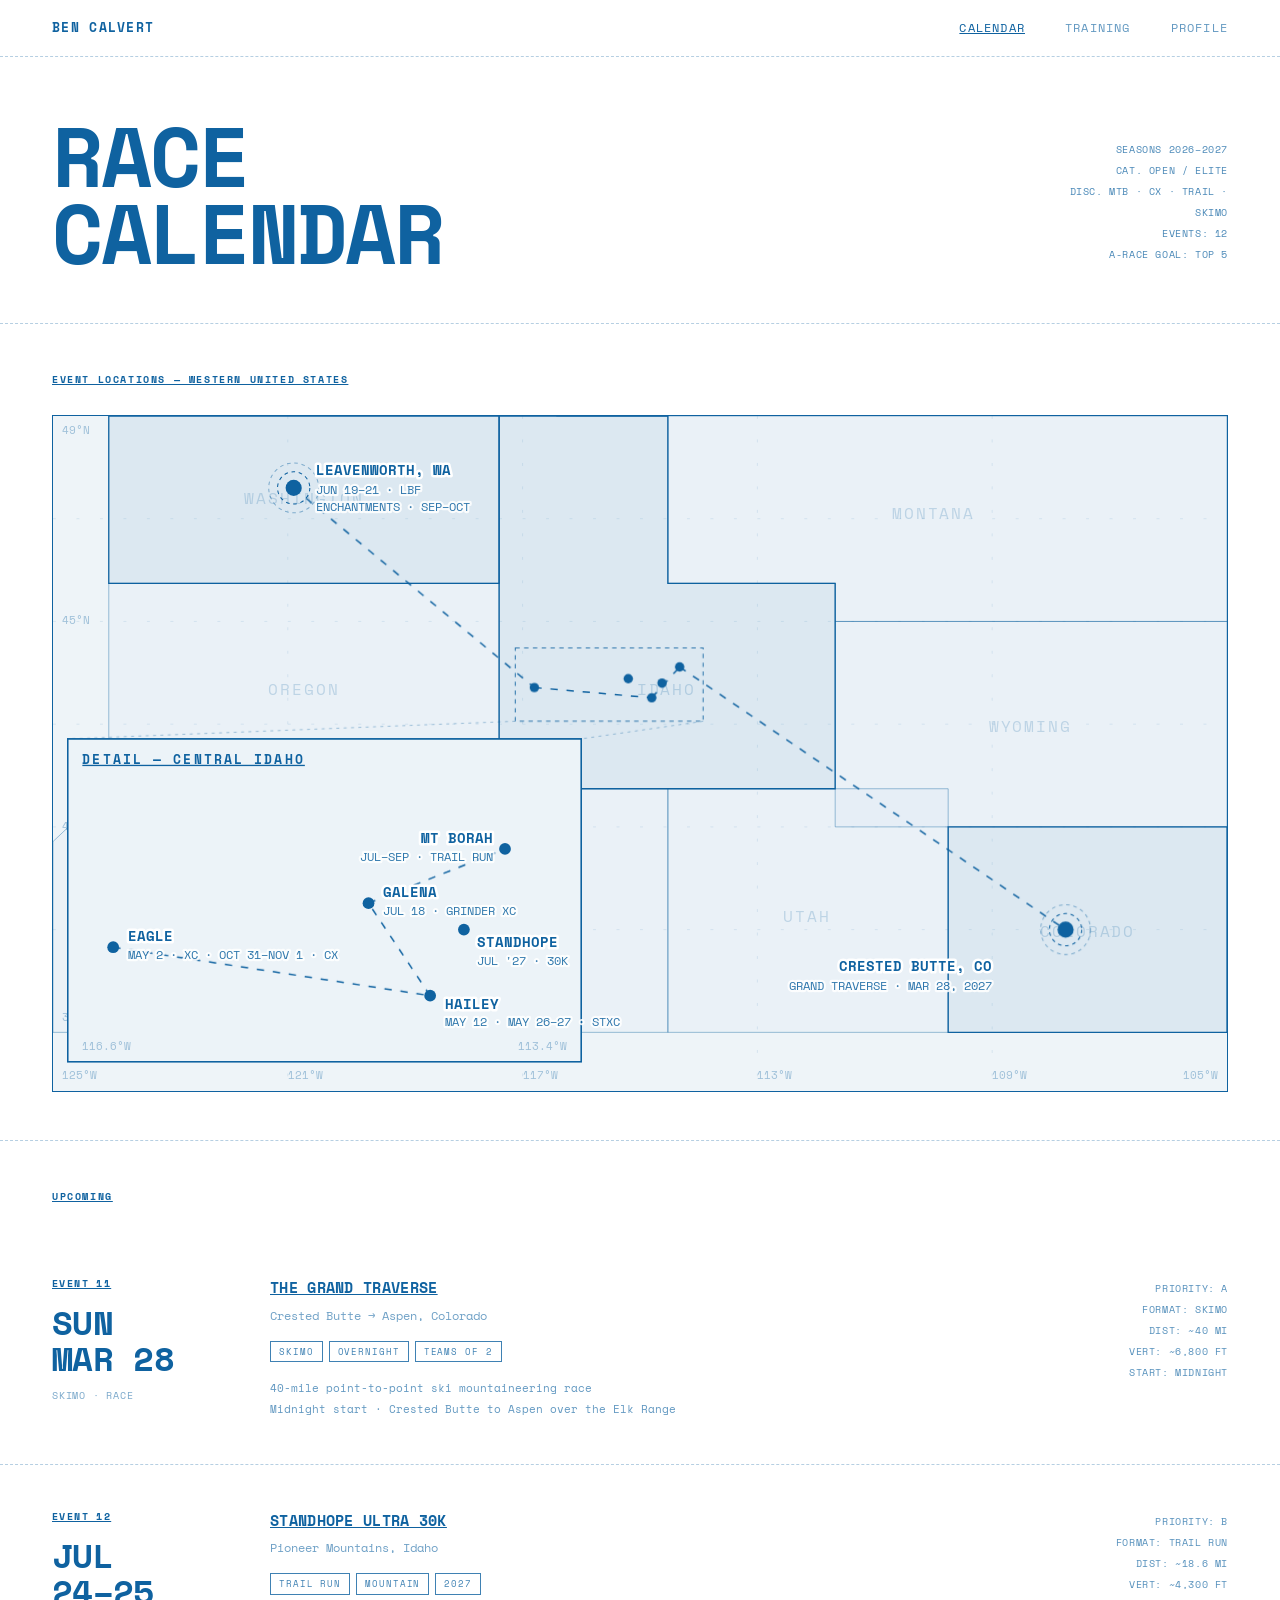
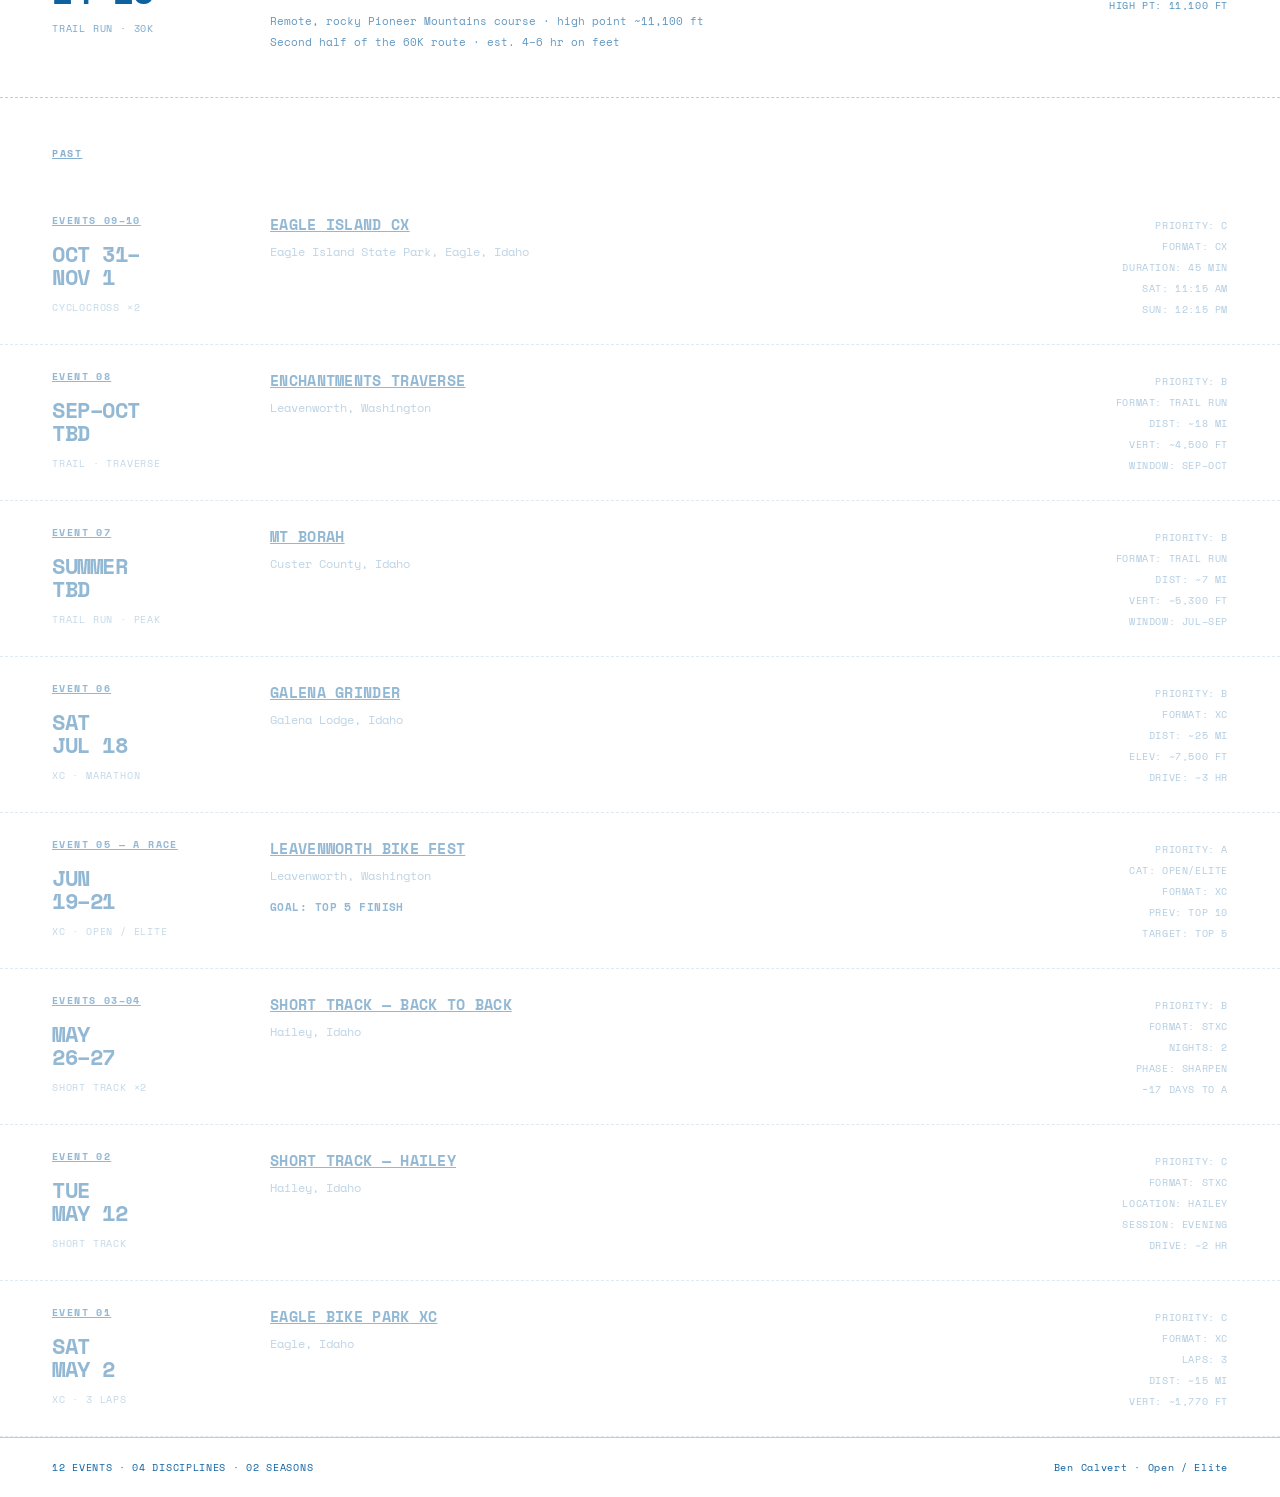
==== commit a6a5ba45: "Add Eagle Island CX weekend (Oct 31–Nov 1) Adds the SICX Eagle Island State Park cyclocross races as" ====
--- a/index.html
+++ b/index.html
@@ -3,7 +3,7 @@
 <head>
 <meta charset="UTF-8">
 <meta name="viewport" content="width=device-width, initial-scale=1.0">
-<meta name="description" content="Ben Calvert's race calendar — MTB, trail running, and skimo events across the 2026–2027 seasons.">
+<meta name="description" content="Ben Calvert's race calendar — MTB, cyclocross, trail running, and skimo events across the 2026–2027 seasons.">
 <title>Ben Calvert — Race Calendar</title>
 <link href="https://fonts.googleapis.com/css2?family=Space+Mono:ital,wght@0,400;0,700;1,400&display=swap" rel="stylesheet">
 <link rel="stylesheet" href="style.css">
@@ -143,8 +143,8 @@
   <div class="hero-meta">
     SEASONS 2026–2027<br>
     CAT. OPEN / ELITE<br>
-    DISC. MTB · TRAIL · SKIMO<br>
-    EVENTS: 10<br>
+    DISC. MTB · CX · TRAIL · SKIMO<br>
+    EVENTS: 12<br>
     A-RACE GOAL: TOP 5
   </div>
 </div>
@@ -259,7 +259,7 @@
 
         <circle class="mdot" cx="41" cy="362" r="4"/>
         <text class="mlbl" x="51" y="358">EAGLE</text>
-        <text class="mlbl-sub" x="51" y="370">MAY 2 · XC</text>
+        <text class="mlbl-sub" x="51" y="370">MAY 2 · XC · OCT 31–NOV 1 · CX</text>
 
         <circle class="mdot" cx="215" cy="332" r="4"/>
         <text class="mlbl" x="225" y="328">GALENA</text>
@@ -319,9 +319,35 @@
     </div>
   </article>
 
+  <article class="race-item" data-end="2026-11-01">
+    <div class="ri-left">
+      <span class="ri-num">Events 09–10</span>
+      <div class="ri-date">OCT 31–<br>NOV 1</div>
+      <div class="ri-type">Cyclocross ×2</div>
+    </div>
+    <div class="ri-center">
+      <div class="ri-name"><a href="https://www.twistedturtleracing.com/" target="_blank" rel="noopener" style="color:inherit;text-decoration:underline">Eagle Island CX</a></div>
+      <div class="ri-loc">Eagle Island State Park, Eagle, Idaho</div>
+      <div class="ri-tags">
+        <span class="tag">Cyclocross</span>
+        <span class="tag">2 Days</span>
+        <span class="tag">SICX Series</span>
+        <span class="tag">Local</span>
+      </div>
+      <div class="ri-desc">Southern Idaho Cyclocross Series · 45 min races, Men Cat 1/2<br>Sat 11:15 AM (Race #2) · Sun 12:15 PM (Race #3) · last bike intensity before ski base</div>
+    </div>
+    <div class="ri-right">
+      PRIORITY: C<br>
+      FORMAT: CX<br>
+      DURATION: 45 MIN<br>
+      SAT: 11:15 AM<br>
+      SUN: 12:15 PM
+    </div>
+  </article>
+
   <article class="race-item" data-end="2027-03-28">
     <div class="ri-left">
-      <span class="ri-num">Event 09</span>
+      <span class="ri-num">Event 11</span>
       <div class="ri-date">SUN<br>MAR 28</div>
       <div class="ri-type">Skimo · Race</div>
     </div>
@@ -346,7 +372,7 @@
 
   <article class="race-item" data-end="2027-07-25">
     <div class="ri-left">
-      <span class="ri-num">Event 10</span>
+      <span class="ri-num">Event 12</span>
       <div class="ri-date">JUL<br>24–25</div>
       <div class="ri-type">Trail Run · 30K</div>
     </div>
@@ -532,7 +558,7 @@
 </main>
 
 <footer>
-  <span>10 EVENTS · 03 DISCIPLINES · 02 SEASONS</span>
+  <span>12 EVENTS · 04 DISCIPLINES · 02 SEASONS</span>
   <span>Ben Calvert · Open / Elite</span>
 </footer>
 
